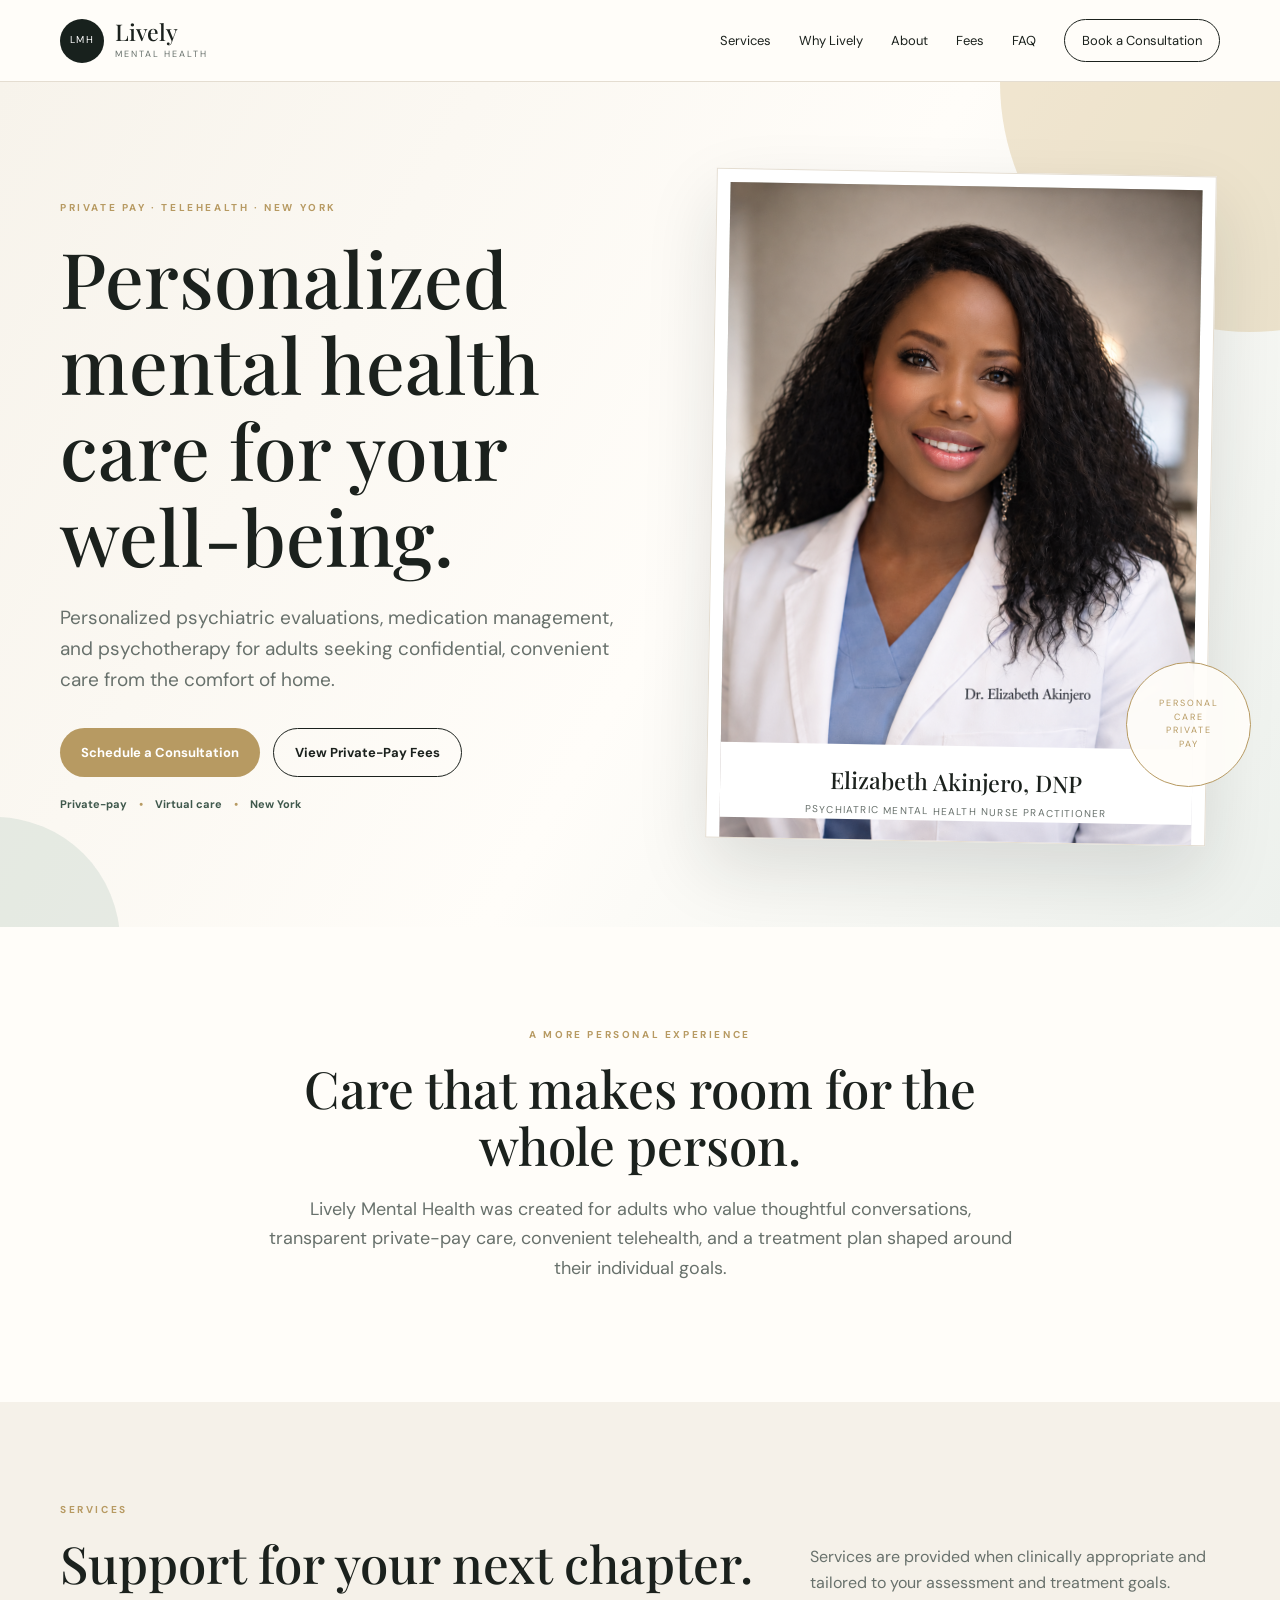
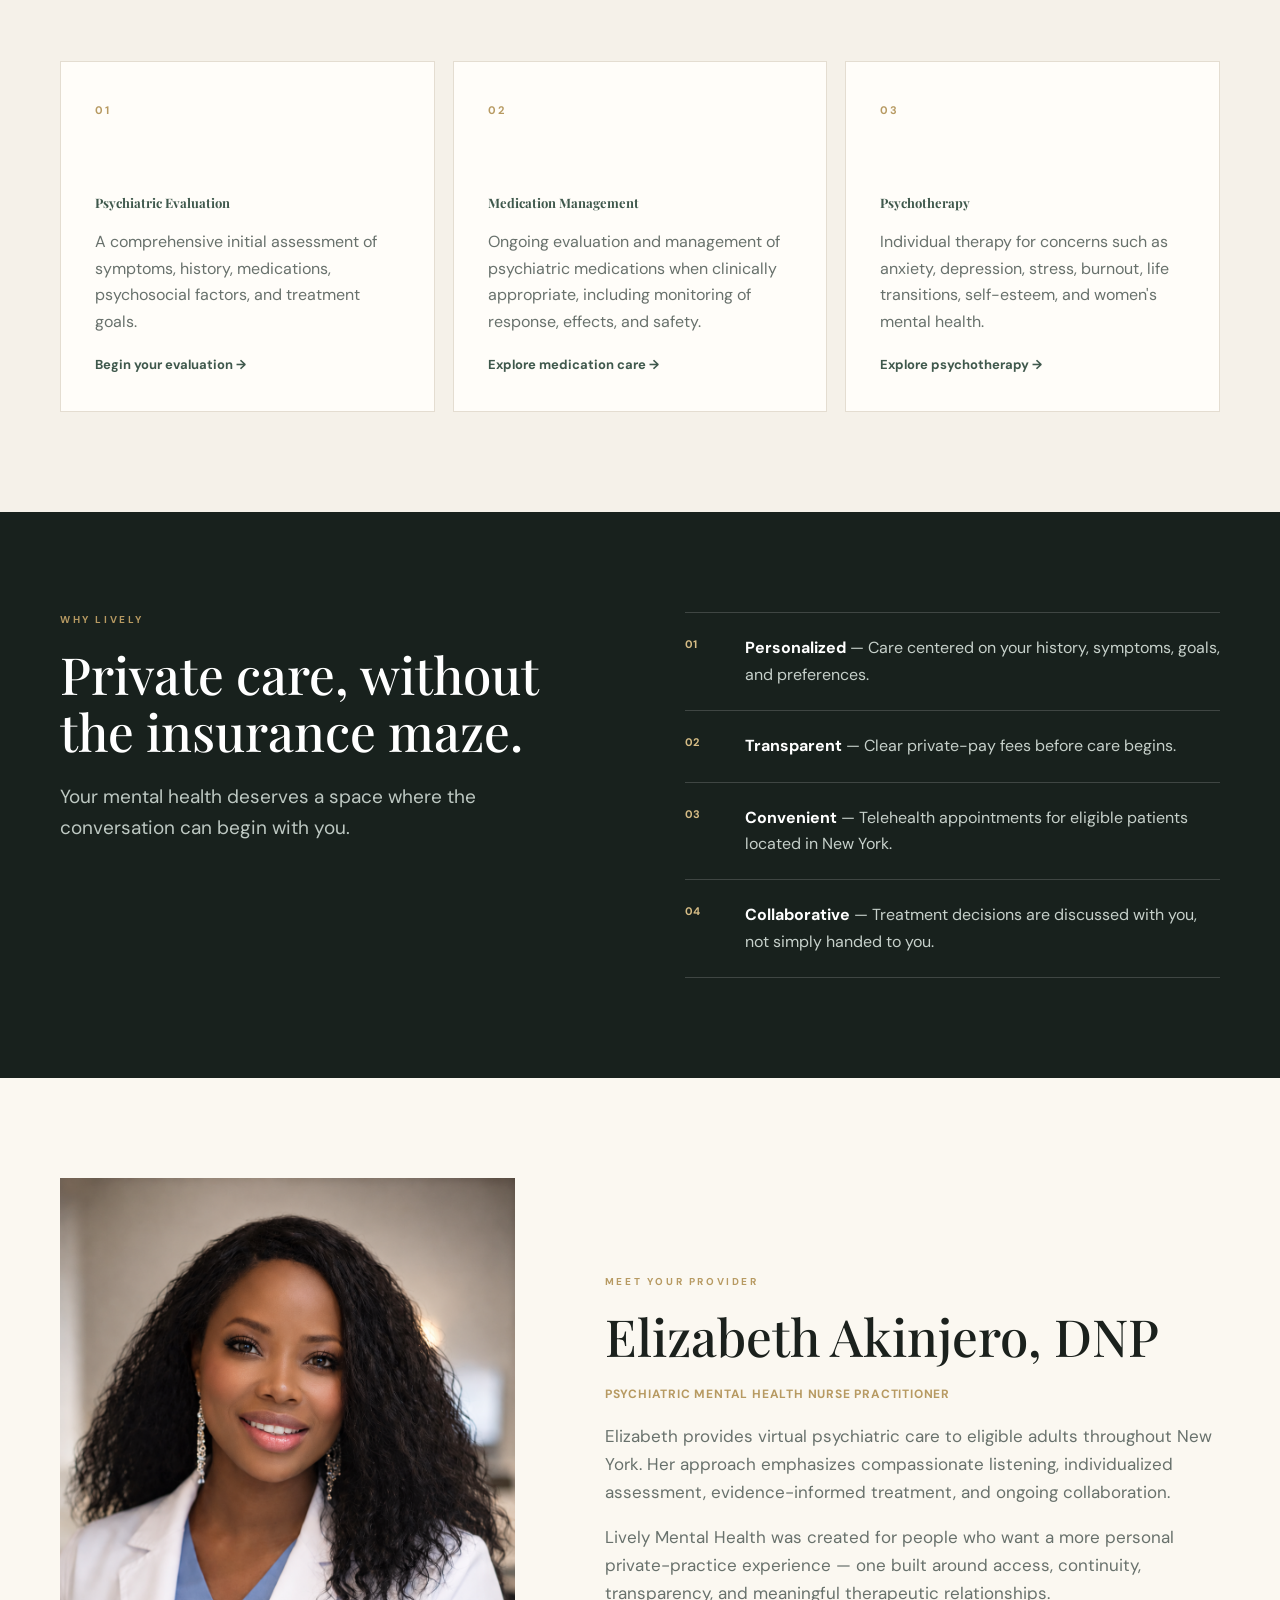
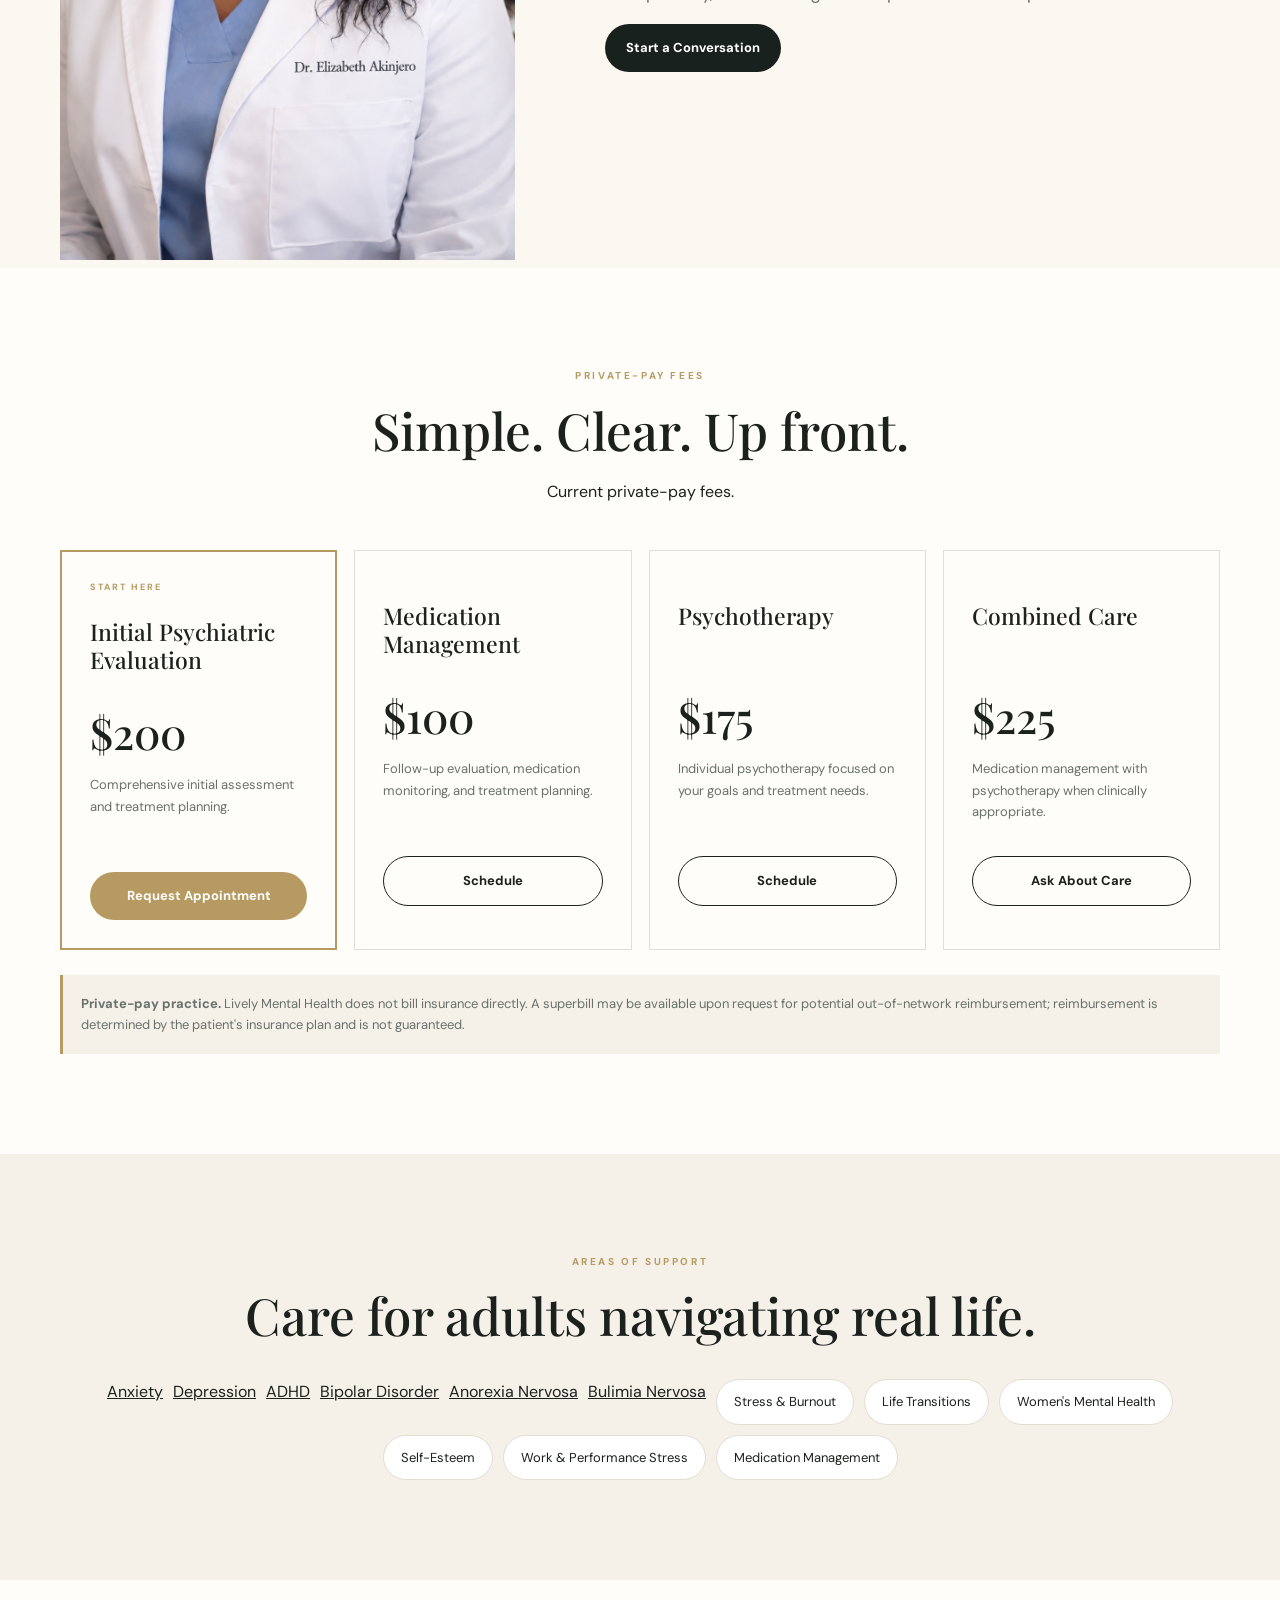
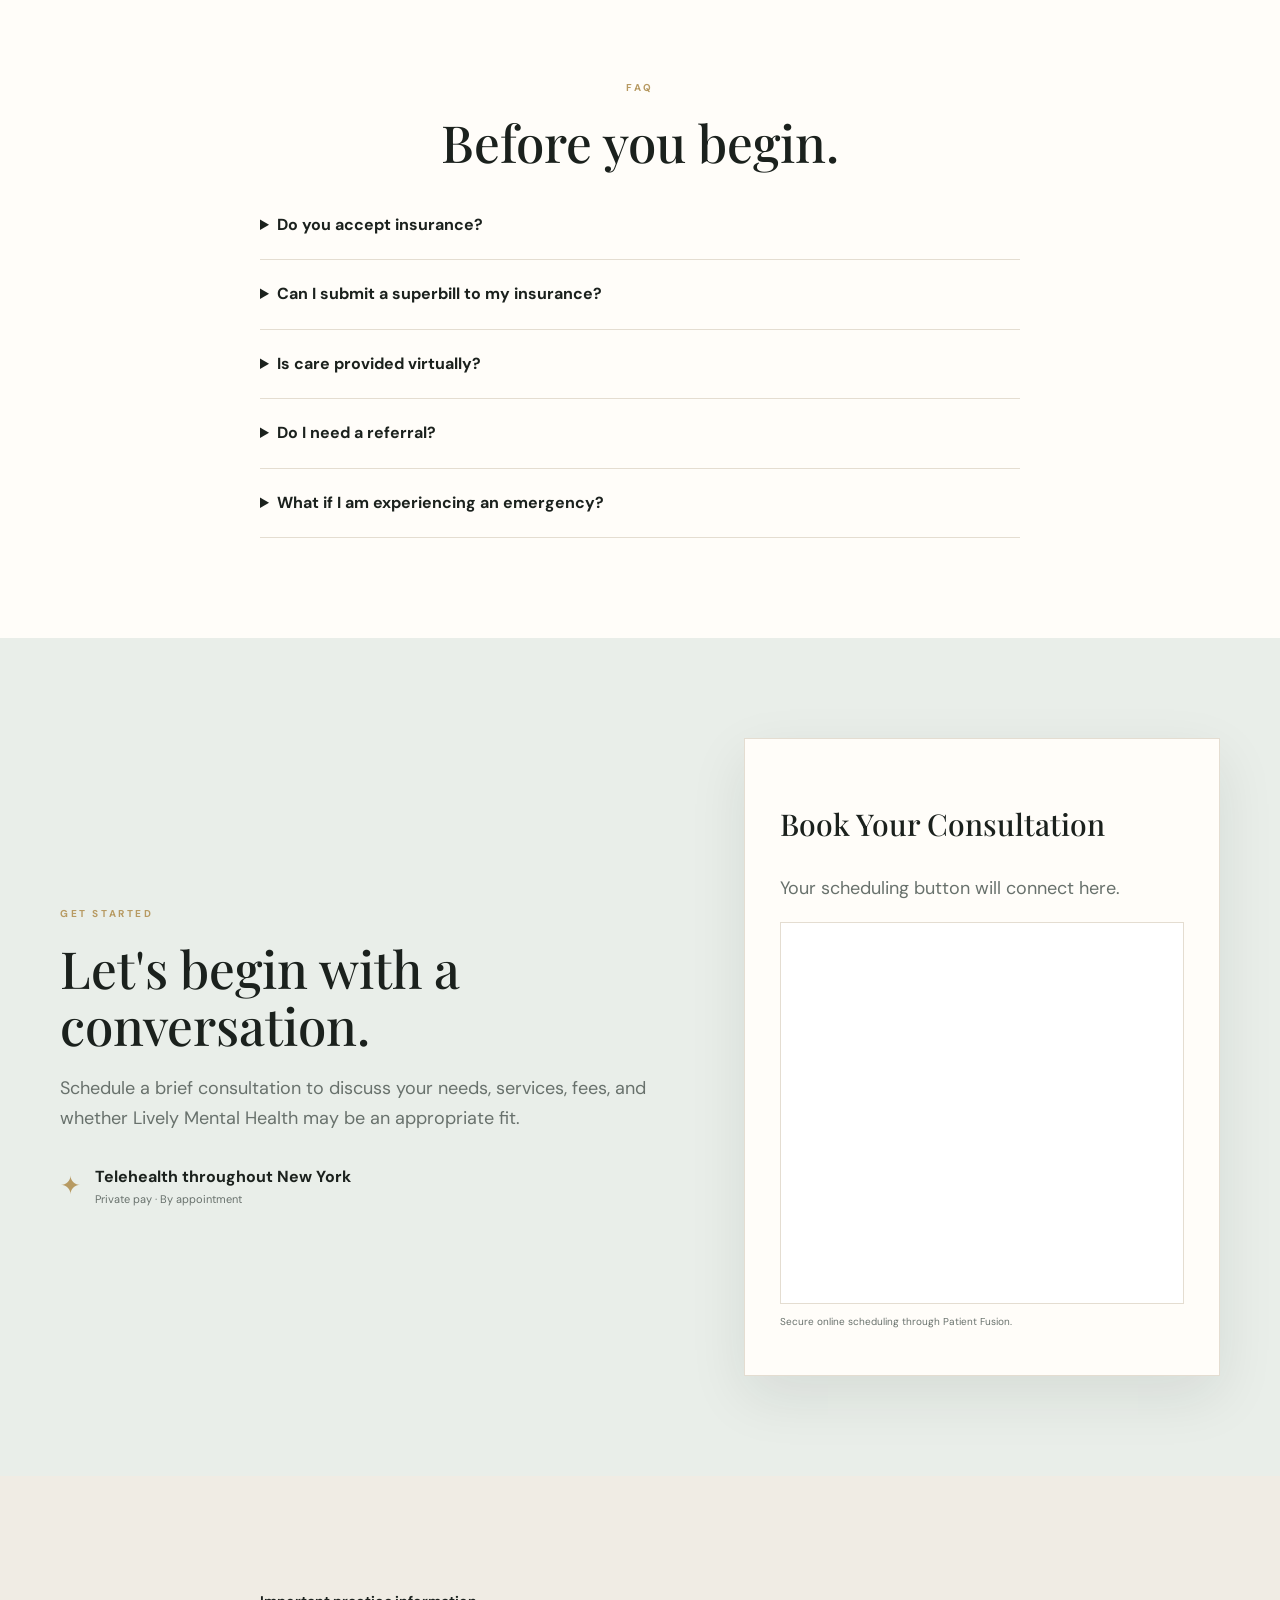
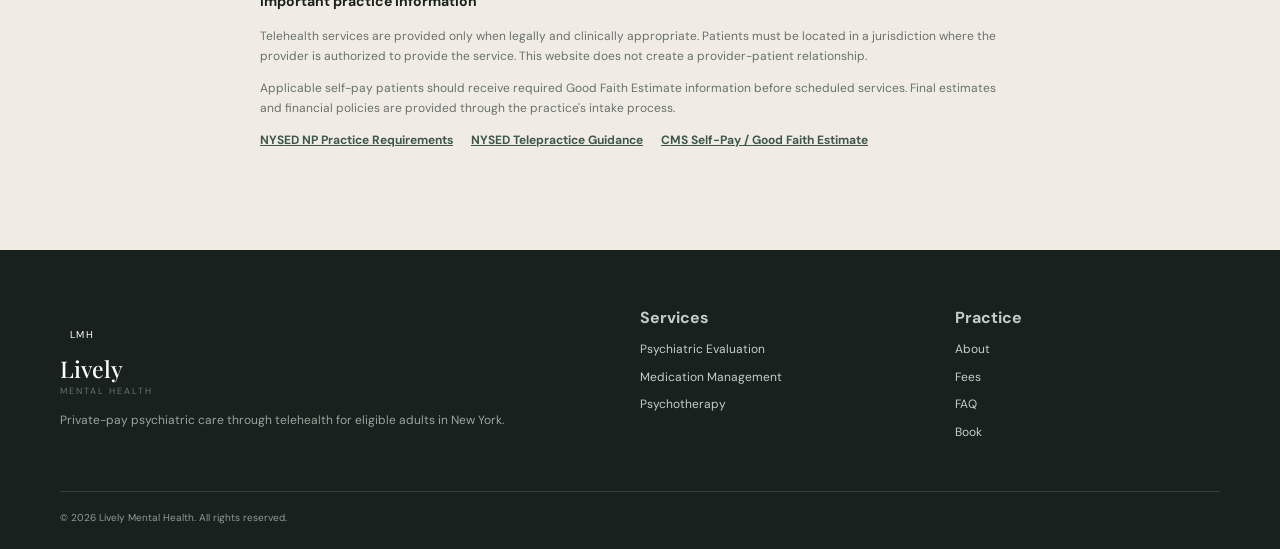
==== index.html @ 8be31673 "Add bulimia nervosa to areas of support" ====
<!DOCTYPE html>
<html lang="en">
<head>
<meta charset="UTF-8"><meta name="viewport" content="width=device-width, initial-scale=1.0">
<meta name="description" content="Lively Mental Health — private-pay telehealth psychiatric care for adults throughout New York.">
<title>Lively Mental Health | Private Psychiatric Care in New York</title>
<link rel="preconnect" href="https://fonts.googleapis.com"><link rel="preconnect" href="https://fonts.gstatic.com" crossorigin>
<link href="https://fonts.googleapis.com/css2?family=DM+Sans:wght@400;500;600;700&family=Playfair+Display:ital,wght@400;500;600&display=swap" rel="stylesheet"><link rel="stylesheet" href="styles.css">
</head>
<body>
<header class="header"><div class="container nav-wrap"><a class="logo" href="#top"><span class="logo-circle">LMH</span><span class="logo-type"><strong>Lively</strong><small>Mental Health</small></span></a><button class="menu" aria-label="Menu">☰</button><nav><a href="#services">Services</a><a href="#why">Why Lively</a><a href="#about">About</a><a href="#fees">Fees</a><a href="#faq">FAQ</a><a class="nav-book" href="#book">Book a Consultation</a></nav></div></header>
<main id="top">
<section class="hero"><div class="hero-orb orb-one"></div><div class="hero-orb orb-two"></div><div class="container hero-grid"><div class="hero-copy"><div class="eyebrow">PRIVATE PAY · TELEHEALTH · NEW YORK</div><h1>Personalized mental health care for your well-being.</h1><p class="hero-lead">Personalized psychiatric evaluations, medication management, and psychotherapy for adults seeking confidential, convenient care from the comfort of home.</p><div class="actions"><a class="btn gold" href="#book">Schedule a Consultation</a><a class="btn outline" href="#fees">View Private-Pay Fees</a></div><div class="micro-trust"><span>Private-pay</span><i>•</i><span>Virtual care</span><i>•</i><span>New York</span></div></div><div class="hero-visual"><div class="portrait-frame"><div class="portrait-placeholder"><span><img src="dr-elizabeth-akinjero.jpg.png" alt="Dr. Elizabeth Akinjero" /></span></div><div class="portrait-caption"><span>Elizabeth Akinjero, DNP</span><small>Psychiatric Mental Health Nurse Practitioner</small></div></div><div class="gold-stamp">PERSONAL<br>CARE<br>PRIVATE<br>PAY</div></div></div></section>
<section class="signature-intro"><div class="container narrow center"><div class="eyebrow">A MORE PERSONAL EXPERIENCE</div><h2>Care that makes room for the whole person.</h2><p>Lively Mental Health was created for adults who value thoughtful conversations, transparent private-pay care, convenient telehealth, and a treatment plan shaped around their individual goals.</p></div></section>
<section id="services" class="services"><div class="container"><div class="section-top"><div><div class="eyebrow">SERVICES</div><h2>Support for your next chapter.</h2></div><p>Services are provided when clinically appropriate and tailored to your assessment and treatment goals.</p></div><div class="service-grid"><article class="service"><span class="number">01</span><h3><a href="psychiatric-evaluation-new-york.html">Psychiatric Evaluation</a></h3><p>A comprehensive initial assessment of symptoms, history, medications, psychosocial factors, and treatment goals.</p><a href="#book">Begin your evaluation →</a></article><article class="service"><span class="number">02</span><h3><a href="medication-management-new-york.html">Medication Management</a></h3><p>Ongoing evaluation and management of psychiatric medications when clinically appropriate, including monitoring of response, effects, and safety.</p><a href="#book">Explore medication care →</a></article><article class="service"><span class="number">03</span><h3><a href="psychotherapy-new-york.html">Psychotherapy</a></h3><p>Individual therapy for concerns such as anxiety, depression, stress, burnout, life transitions, self-esteem, and women's mental health.</p><a href="#book">Explore psychotherapy →</a></article></div></div></section>
<section id="why" class="why"><div class="container why-grid"><div><div class="eyebrow">WHY LIVELY</div><h2>Private care, without the insurance maze.</h2><p class="lead-dark">Your mental health deserves a space where the conversation can begin with you.</p></div><div class="benefits"><div><b>01</b><span><strong>Personalized</strong> — Care centered on your history, symptoms, goals, and preferences.</span></div><div><b>02</b><span><strong>Transparent</strong> — Clear private-pay fees before care begins.</span></div><div><b>03</b><span><strong>Convenient</strong> — Telehealth appointments for eligible patients located in New York.</span></div><div><b>04</b><span><strong>Collaborative</strong> — Treatment decisions are discussed with you, not simply handed to you.</span></div></div></div></section>
<section id="about" class="about"><div class="container about-grid"><div class="about-photo"><div class="portrait-placeholder tall"><span><img src="dr-elizabeth-akinjero.jpg.png" alt="Dr. Elizabeth Akinjero" /></span></div></div><div class="about-copy"><div class="eyebrow">MEET YOUR PROVIDER</div><h2>Elizabeth Akinjero, DNP</h2><div class="credential">Psychiatric Mental Health Nurse Practitioner</div><p>Elizabeth provides virtual psychiatric care to eligible adults throughout New York. Her approach emphasizes compassionate listening, individualized assessment, evidence-informed treatment, and ongoing collaboration.</p><p>Lively Mental Health was created for people who want a more personal private-practice experience — one built around access, continuity, transparency, and meaningful therapeutic relationships.</p><a class="btn dark" href="#book">Start a Conversation</a></div></div></section>
<section id="fees" class="fees"><div class="container"><div class="center"><div class="eyebrow">PRIVATE-PAY FEES</div><h2>Simple. Clear. Up front.</h2><p class="muted">Current private-pay fees.</p></div><div class="price-grid"><article class="price featured"><small>START HERE</small><h3>Initial Psychiatric Evaluation</h3><div class="amount">$200</div><p>Comprehensive initial assessment and treatment planning.</p><a class="btn gold full" href="#book">Request Appointment</a></article><article class="price"><h3>Medication Management</h3><div class="amount">$100</div><p>Follow-up evaluation, medication monitoring, and treatment planning.</p><a class="btn outline full" href="#book">Schedule</a></article><article class="price"><h3>Psychotherapy</h3><div class="amount">$175</div><p>Individual psychotherapy focused on your goals and treatment needs.</p><a class="btn outline full" href="#book">Schedule</a></article><article class="price"><h3>Combined Care</h3><div class="amount">$225</div><p>Medication management with psychotherapy when clinically appropriate.</p><a class="btn outline full" href="#book">Ask About Care</a></article></div><div class="fee-box"><strong>Private-pay practice.</strong> Lively Mental Health does not bill insurance directly. A superbill may be available upon request for potential out-of-network reimbursement; reimbursement is determined by the patient's insurance plan and is not guaranteed.</div></div></section>
<section class="focus"><div class="container center"><div class="eyebrow">AREAS OF SUPPORT</div><h2>Care for adults navigating real life.</h2><div class="pills"><a href="anxiety-treatment-new-york.html">Anxiety</a><a href="depression-treatment-new-york.html">Depression</a><a href="adhd-treatment-new-york.html">ADHD</a><a href="bipolar-disorder-treatment-new-york.html">Bipolar Disorder</a><a href="anorexia-treatment-new-york.html">Anorexia Nervosa</a><a href="bulimia-treatment-new-york.html">Bulimia Nervosa</a><span>Stress &amp; Burnout</span><span>Life Transitions</span><span>Women's Mental Health</span><span>Self-Esteem</span><span>Work & Performance Stress</span><span>Medication Management</span></div></div></section>
<section id="faq" class="faq"><div class="container narrow"><div class="center"><div class="eyebrow">FAQ</div><h2>Before you begin.</h2></div><details><summary>Do you accept insurance?</summary><p>No. Lively Mental Health is a private-pay practice and does not bill insurance directly.</p></details><details><summary>Can I submit a superbill to my insurance?</summary><p>You may request a superbill for possible out-of-network reimbursement. Your insurance plan determines eligibility and reimbursement; reimbursement is not guaranteed.</p></details><details><summary>Is care provided virtually?</summary><p>Yes. Telehealth services are available for eligible patients located in New York, subject to clinical and legal requirements.</p></details><details><summary>Do I need a referral?</summary><p>No referral is required by the practice. Clinical appropriateness and intake requirements still apply.</p></details><details><summary>What if I am experiencing an emergency?</summary><p>Lively Mental Health is not an emergency service. If you are in immediate danger or believe you may harm yourself or someone else, call 911 or go to the nearest emergency department. You may also call or text 988 in the U.S.</p></details></div></section>
<section id="book" class="book"><div class="container book-grid"><div><div class="eyebrow">GET STARTED</div><h2>Let's begin with a conversation.</h2><p>Schedule a brief consultation to discuss your needs, services, fees, and whether Lively Mental Health may be an appropriate fit.</p><div class="contact-card"><span>✦</span><div><strong>Telehealth throughout New York</strong><small>Private pay · By appointment</small></div></div></div><div class="book-card"><h3>Book Your Consultation</h3><p class="muted">Your scheduling button will connect here.</p><div class="booking-embed"><iframe title="Book online appointments with NIKE AKINJERO | Patient Fusion" height="380" width="1190" frameborder="0" src="https://www.patientfusion.com/external/appointment/5c040939-0fbe-45f3-bfd0-f44b339d9855?origin=doctor"></iframe></div><p class="tiny">Secure online scheduling through Patient Fusion.</p></div></div></section>
<section class="legal"><div class="container narrow"><h3>Important practice information</h3><p>Telehealth services are provided only when legally and clinically appropriate. Patients must be located in a jurisdiction where the provider is authorized to provide the service. This website does not create a provider-patient relationship.</p><p>Applicable self-pay patients should receive required Good Faith Estimate information before scheduled services. Final estimates and financial policies are provided through the practice's intake process.</p><div class="legal-links"><a href="https://www.op.nysed.gov/professions/nurse-practitioners/professional-practice/practice-requirements" target="_blank">NYSED NP Practice Requirements</a><a href="https://www.op.nysed.gov/telepractice-guidance" target="_blank">NYSED Telepractice Guidance</a><a href="https://www.cms.gov/initiatives/your-patient-rights/medical-bill-rights/know-your-medical-bill-rights/know-your-medical-bill-rights-when-not-using-insurance" target="_blank">CMS Self-Pay / Good Faith Estimate</a></div></div></section>
</main>
<footer><div class="container footer-grid"><div><a class="logo footer-logo" href="#top"><span class="logo-circle">LMH</span><span class="logo-type"><strong>Lively</strong><small>Mental Health</small></span></a><p>Private-pay psychiatric care through telehealth for eligible adults in New York.</p></div><div><strong>Services</strong><a href="psychiatric-evaluation-new-york.html">Psychiatric Evaluation</a><a href="medication-management-new-york.html">Medication Management</a><a href="psychotherapy-new-york.html">Psychotherapy</a></div><div><strong>Practice</strong><a href="#about">About</a><a href="#fees">Fees</a><a href="#faq">FAQ</a><a href="#book">Book</a></div></div><div class="container copyright">© <span id="year"></span> Lively Mental Health. All rights reserved.</div></footer><script src="script.js"></script>
</body></html>
---- styles.css ----
body{margin:0;background:#fffdf9;color:#1b211d;font-family:"DM Sans",sans-serif;line-height:1.65}*{box-sizing:border-box}html{scroll-behavior:smooth}a{color:inherit}.container{width:min(1160px,92%);margin:auto}.narrow{width:min(760px,92%);margin:auto}.center{text-align:center}.header{height:82px;position:sticky;top:0;z-index:20;background:rgba(255,253,249,.95);backdrop-filter:blur(14px);border-bottom:1px solid #e4ddd1}.nav-wrap{height:100%;display:flex;align-items:center;justify-content:space-between}.logo{display:flex;align-items:center;gap:11px;text-decoration:none}.logo-circle{width:44px;height:44px;border-radius:50%;display:grid;place-items:center;background:#18211d;color:#fff;font-size:10px;letter-spacing:1.5px}.logo-type strong{display:block;font:500 23px/1 "Playfair Display",serif}.logo-type small{display:block;color:#68716c;font-size:9px;letter-spacing:2px;text-transform:uppercase;margin-top:4px}nav{display:flex;align-items:center;gap:28px;font-size:13px}nav a{text-decoration:none}.nav-book{border:1px solid #1b211d;border-radius:999px;padding:10px 17px}.menu{display:none;background:none;border:0;font-size:25px}.hero{position:relative;overflow:hidden;background:linear-gradient(120deg,#f7f3eb,#fffdf9 55%,#edf1ed);padding:90px 0 85px}.hero-grid{display:grid;grid-template-columns:1.05fr .95fr;align-items:center;gap:70px}.hero-orb{position:absolute;border-radius:50%;opacity:.45}.orb-one{width:500px;height:500px;right:-220px;top:-250px;background:#ddc79b}.orb-two{width:250px;height:250px;left:-130px;bottom:-140px;background:#cbd7ce}.hero-copy,.hero-visual{position:relative}.eyebrow{font-size:10px;font-weight:700;letter-spacing:2.6px;color:#b79a62;margin-bottom:17px}.hero h1,h2{font-family:"Playfair Display",serif;font-weight:500;line-height:1.12}.hero h1{font-size:clamp(50px,6vw,78px);margin:0 0 24px}.hero-lead{font-size:19px;color:#68716c}.actions{display:flex;gap:13px;flex-wrap:wrap;margin:32px 0 18px}.btn{display:inline-flex;align-items:center;justify-content:center;border-radius:999px;padding:13px 21px;text-decoration:none;font-weight:700;font-size:13px}.gold{background:#b79a62;color:#fff}.outline{border:1px solid #1b211d}.dark{background:#18211d;color:#fff}.full{width:100%}.micro-trust{display:flex;gap:12px;color:#3f584c;font-size:11px;font-weight:700}.micro-trust i{font-style:normal;color:#b79a62}.hero-visual{max-width:500px;margin:auto}.portrait-frame{padding:13px 13px 20px;background:#fff;border:1px solid #e4ddd1;box-shadow:0 30px 70px rgba(24,33,29,.13);transform:rotate(1deg);overflow:hidden}.portrait-placeholder{height:560px;background:linear-gradient(145deg,#d8ded8,#a7b6aa 55%,#64796d);display:grid;place-items:center;color:#fff;text-align:center;font:500 28px/1.25 "Playfair Display",serif;letter-spacing:2px}.portrait-caption{padding:22px 12px 2px;background:#fff;text-align:center;position:relative;z-index:2}.portrait-caption span{display:block;font:500 23px/1.2 "Playfair Display",serif;margin-bottom:8px}.portrait-caption small{display:block;color:#68716c;font-size:10px;line-height:1.5;letter-spacing:1.2px;text-transform:uppercase;max-width:360px;margin:0 auto}.gold-stamp{position:absolute;right:-40px;bottom:55px;width:125px;height:125px;border:1px solid #b79a62;border-radius:50%;background:rgba(255,253,249,.93);display:grid;place-items:center;text-align:center;color:#b79a62;font-size:9px;line-height:1.5;letter-spacing:2px}.hero~section,section{padding:100px 0}.signature-intro{background:#fffdf9}h2{font-size:clamp(38px,4vw,55px);margin:0 0 20px}.signature-intro p{font-size:18px;color:#68716c}.services{background:#f5f1e9}.section-top{display:flex;justify-content:space-between;gap:50px;align-items:end;margin-bottom:48px}.section-top>p{max-width:410px;color:#68716c}.service-grid{display:grid;grid-template-columns:repeat(3,1fr);gap:18px}.service{background:#fffdf9;border:1px solid #e4ddd1;padding:34px;min-height:350px}.service .number{color:#b79a62;font-size:11px;font-weight:700;letter-spacing:2px}.service h3{font:500 29px/1.15 "Playfair Display",serif;margin:58px 0 15px}.service p{color:#68716c;min-height:100px}.service a{font-weight:700;text-decoration:none;color:#3f584c;font-size:13px}.why{background:#18211d;color:#fff}.why-grid{display:grid;grid-template-columns:1fr 1fr;gap:90px}.why h2{color:#fff}.lead-dark{color:#bdc8c2;font-size:19px}.benefits{border-top:1px solid rgba(255,255,255,.17)}.benefits div{display:grid;grid-template-columns:45px 1fr;gap:15px;padding:22px 0;border-bottom:1px solid rgba(255,255,255,.17);color:#c6d0ca}.benefits b{color:#d7bd86;font-size:11px}.benefits strong{color:#fff}.about{background:#fbf8f1}.about-grid{display:grid;grid-template-columns:.85fr 1.15fr;gap:90px;align-items:center}.about-photo{max-width:470px}.tall{height:590px}.credential{color:#b79a62;font-weight:700;font-size:12px;letter-spacing:.8px;text-transform:uppercase}.about-copy p{color:#68716c;font-size:17px}.price-grid{display:grid;grid-template-columns:repeat(4,1fr);gap:17px;margin-top:45px}.price{border:1px solid #e4ddd1;padding:28px;display:flex;flex-direction:column}.featured{border:2px solid #b79a62}.price small{color:#b79a62;font-size:9px;font-weight:700;letter-spacing:2px}.price h3{font:500 23px/1.2 "Playfair Display",serif;min-height:62px}.amount{font:500 43px "Playfair Display",serif}.price p{color:#68716c;min-height:85px;font-size:13px}.fee-box{margin-top:25px;background:#f5f1e9;border-left:3px solid #b79a62;padding:18px;color:#68716c;font-size:13px}.focus{background:#f5f1e9}.pills{display:flex;flex-wrap:wrap;justify-content:center;gap:10px;margin-top:35px}.pills span{border:1px solid #e4ddd1;background:#fff;padding:11px 17px;border-radius:999px;font-size:13px}.faq{background:#fffdf9}details{border-bottom:1px solid #e4ddd1;padding:21px 0}summary{font-weight:700;cursor:pointer}details p{color:#68716c}.book{background:#e9eee9}.book-grid{display:grid;grid-template-columns:1fr .8fr;gap:90px;align-items:center}.book p{font-size:18px;color:#68716c}.contact-card{display:flex;align-items:center;gap:14px;margin-top:30px}.contact-card>span{color:#b79a62;font-size:25px}.contact-card small{display:block;color:#68716c;font-size:11px}.book-card{background:#fffdf9;border:1px solid #e4ddd1;padding:35px;box-shadow:0 20px 55px rgba(24,33,29,.09)}.book-card h3{font:500 30px "Playfair Display",serif}.tiny{font-size:10px!important}.legal{padding:55px 0;background:#f0ece4;color:#68716c;font-size:12px}.legal h3{color:#1b211d}.legal-links{display:flex;flex-wrap:wrap;gap:18px}.legal-links a{color:#3f584c;font-weight:700}footer{background:#18211d;color:#c4cec8;padding:55px 0 22px}.footer-grid{display:grid;grid-template-columns:2fr 1fr 1fr;gap:50px}.footer-logo .logo-type strong{color:#fff}.footer-grid p{color:#98a69e;font-size:12px}.footer-grid>div>a{display:block;text-decoration:none;color:#c4cec8;font-size:12px;margin:8px 0}.copyright{border-top:1px solid rgba(255,255,255,.12);margin-top:40px;padding-top:18px;color:#8e9c95;font-size:10px}@media(max-width:900px){nav{display:none}.menu{display:block}.hero-grid,.why-grid,.about-grid,.book-grid{grid-template-columns:1fr;gap:45px}.service-grid,.price-grid{grid-template-columns:1fr 1fr}.section-top{display:block}.gold-stamp{right:0}}@media(max-width:620px){section{padding:72px 0}.hero{padding:65px 0}.hero h1{font-size:47px}.portrait-placeholder{height:430px}.service-grid,.price-grid,.footer-grid{grid-template-columns:1fr}.micro-trust{display:grid}.gold-stamp{width:100px;height:100px}.book-grid{gap:35px}}.portrait-placeholder img{width:100%;height:100%;object-fit:cover;object-position:center top;display:block}.booking-embed{width:100%;overflow:hidden;background:#fff;border:1px solid #e4ddd1}.booking-embed iframe{display:block;width:100%;max-width:1190px;min-height:380px;border:0}.book-card{width:100%}
.seo-hero{background:linear-gradient(120deg,#f7f3eb,#fffdf9 55%,#edf1ed);padding:95px 0 85px;border-bottom:1px solid #e4ddd1}.seo-hero h1{font:500 clamp(45px,5.5vw,70px)/1.12 "Playfair Display",serif;margin:0 0 24px;max-width:950px}.seo-lead{font-size:20px;color:#68716c;max-width:760px;margin:0 0 30px}.seo-content{background:#fffdf9}.seo-layout{display:grid;grid-template-columns:minmax(0,1fr) 310px;gap:75px;align-items:start}.seo-content article h2{font:500 34px/1.2 "Playfair Display",serif;margin:0 0 14px;padding-top:12px}.seo-content article h2:not(:first-child){margin-top:48px}.seo-content article p{font-size:17px;color:#68716c}.seo-content article a{color:#3f584c;font-weight:700}.seo-aside{position:sticky;top:105px}.seo-aside>div{background:#f5f1e9;border:1px solid #e4ddd1;padding:28px;box-shadow:0 18px 45px rgba(24,33,29,.08)}.seo-aside strong{display:block;font:500 25px/1.2 "Playfair Display",serif;margin-bottom:12px}.seo-aside p,.seo-aside small{display:block;color:#68716c;font-size:13px;margin:0 0 20px}.seo-price{display:block;font:500 42px "Playfair Display",serif;color:#1b211d!important;margin:8px 0}.copyright-only{border-top:0!important;margin-top:0!important;padding-top:0!important;color:#8e9c95;font-size:10px} 
@media(max-width:900px){.seo-layout{grid-template-columns:1fr;gap:35px}.seo-aside{position:static}.seo-content article h2:not(:first-child){margin-top:38px}}
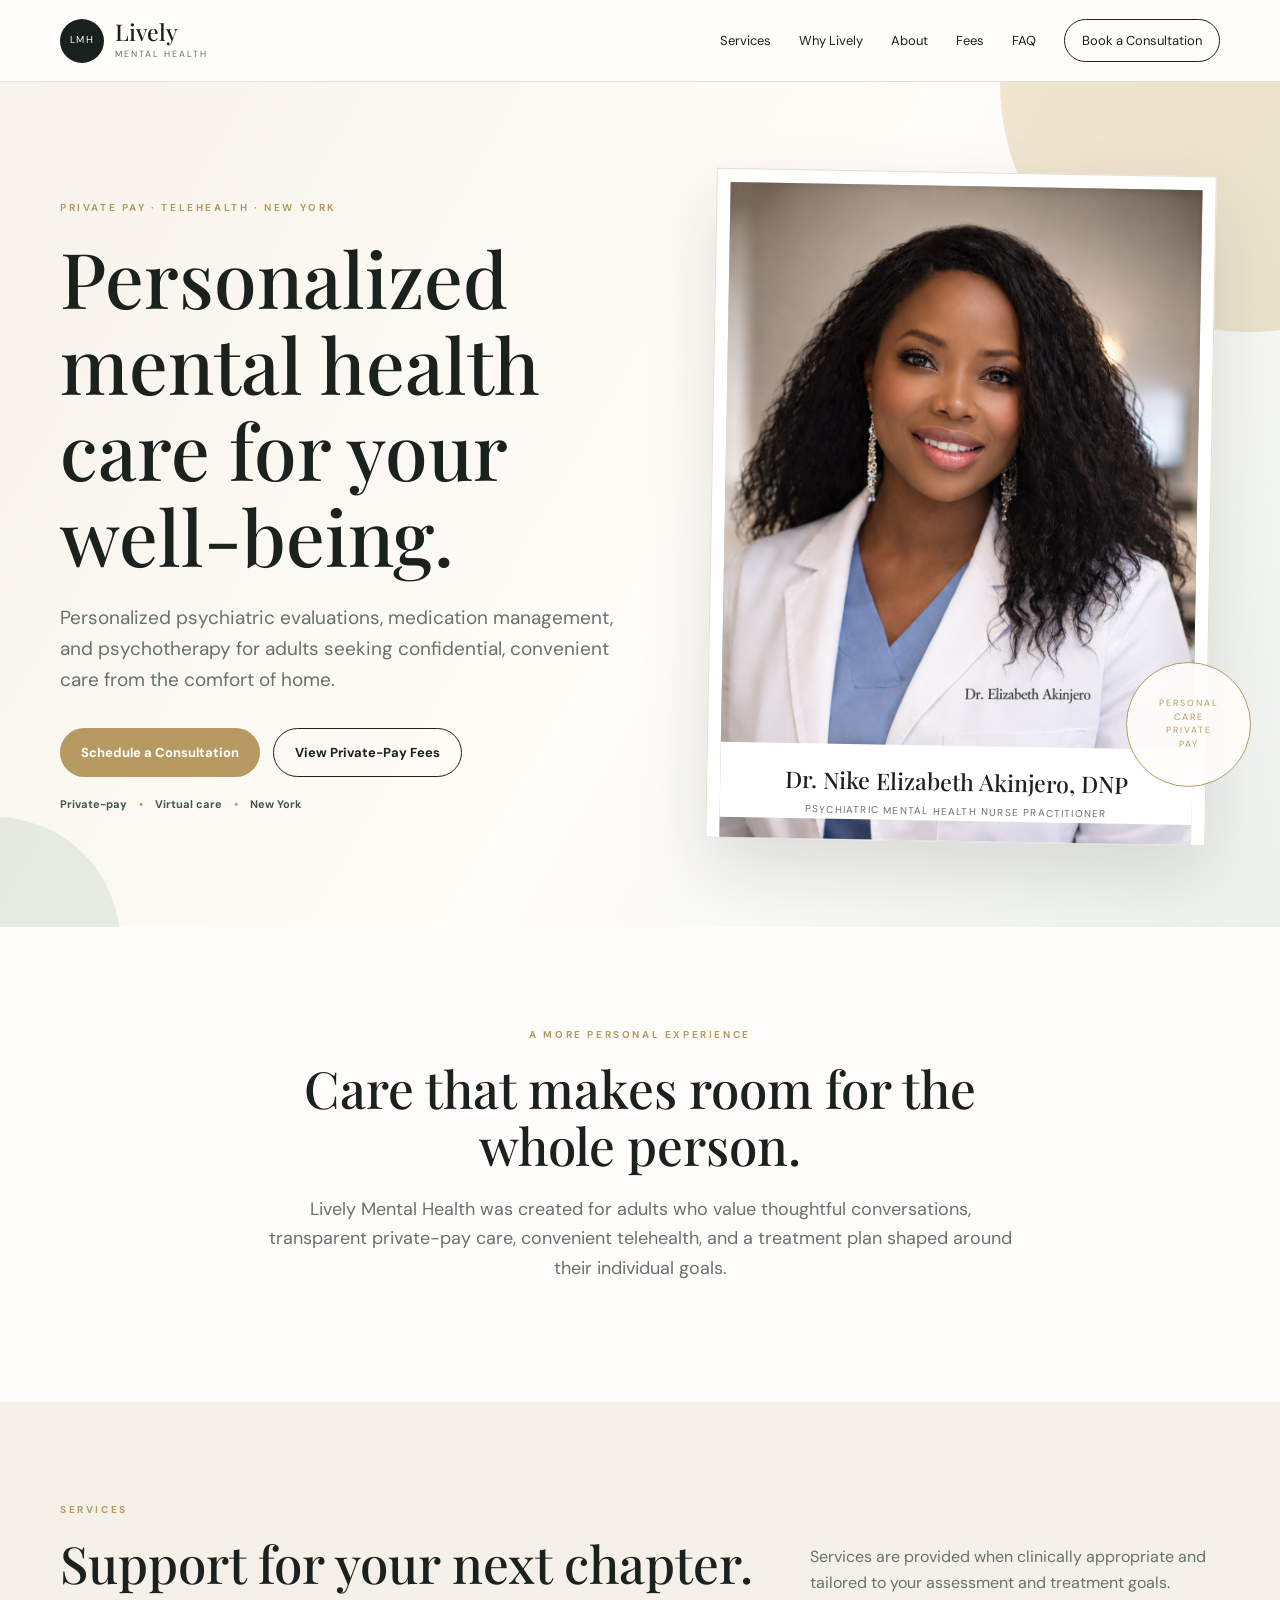
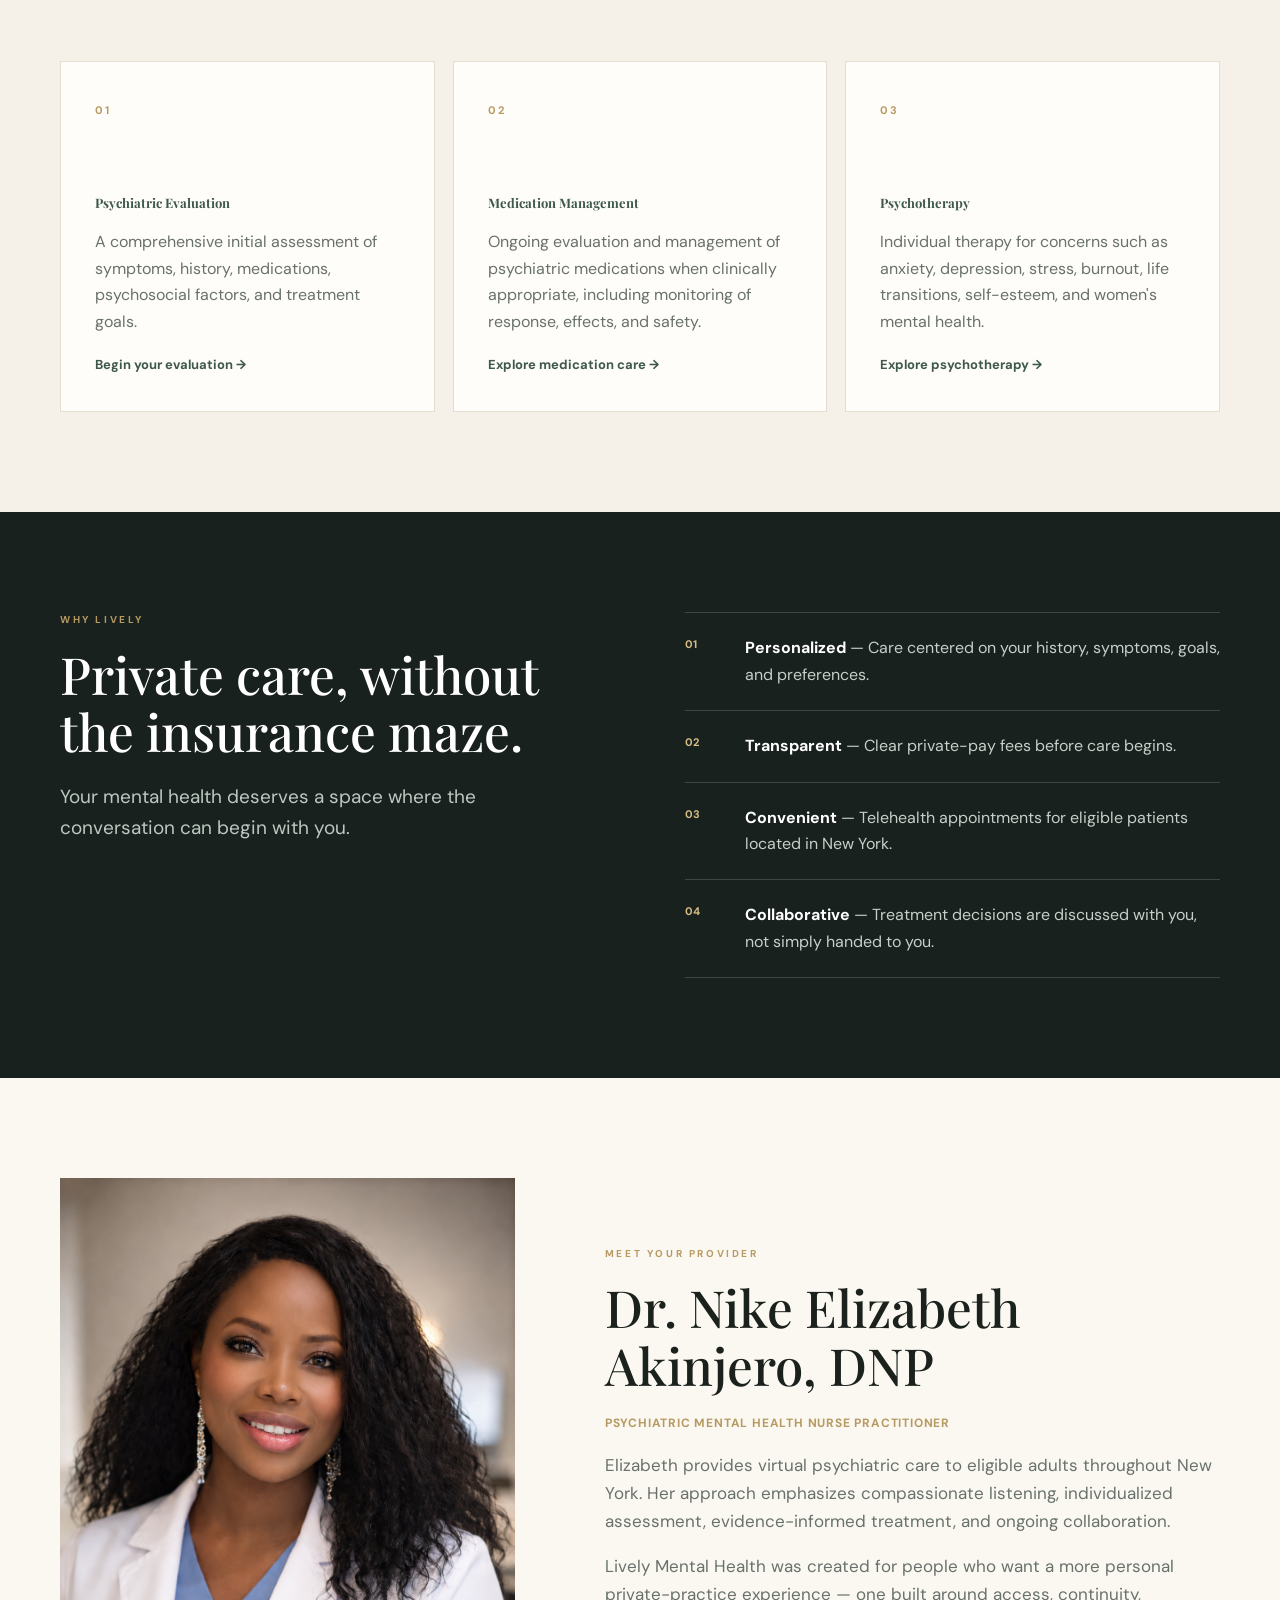
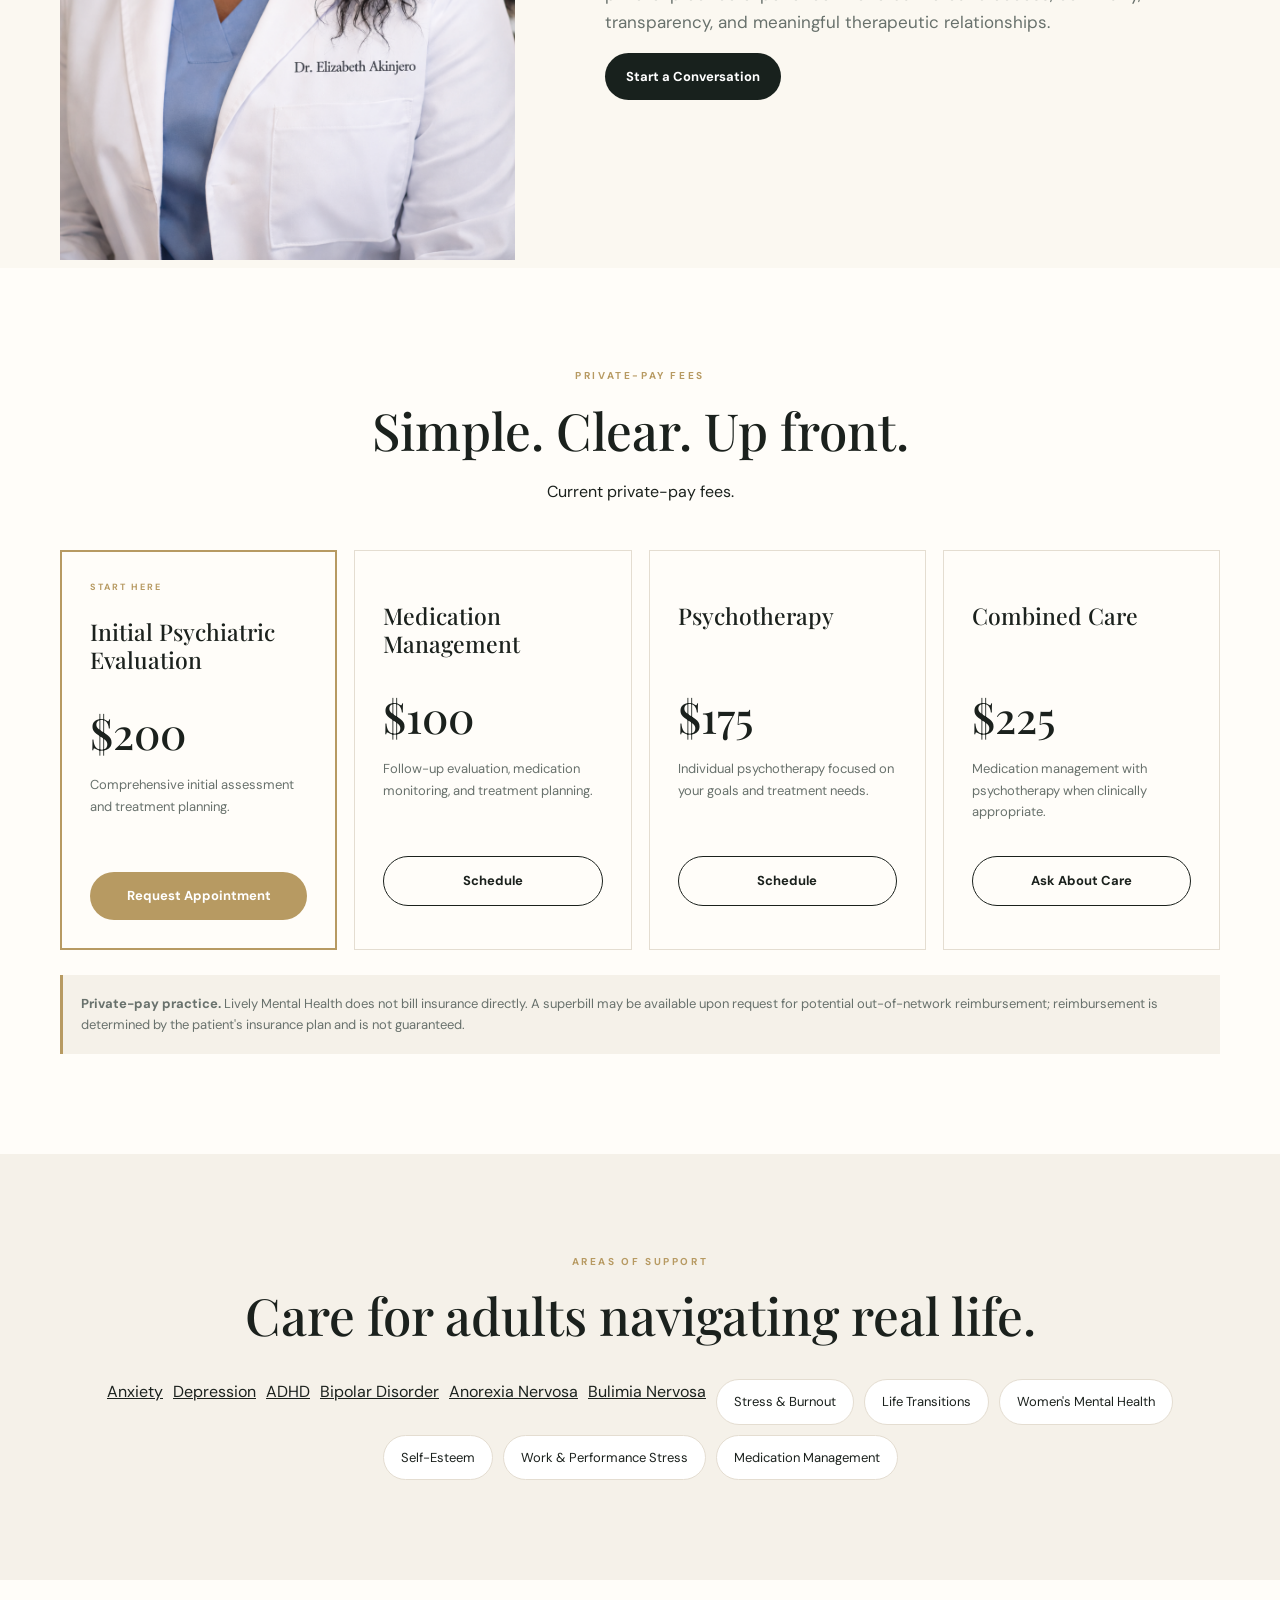
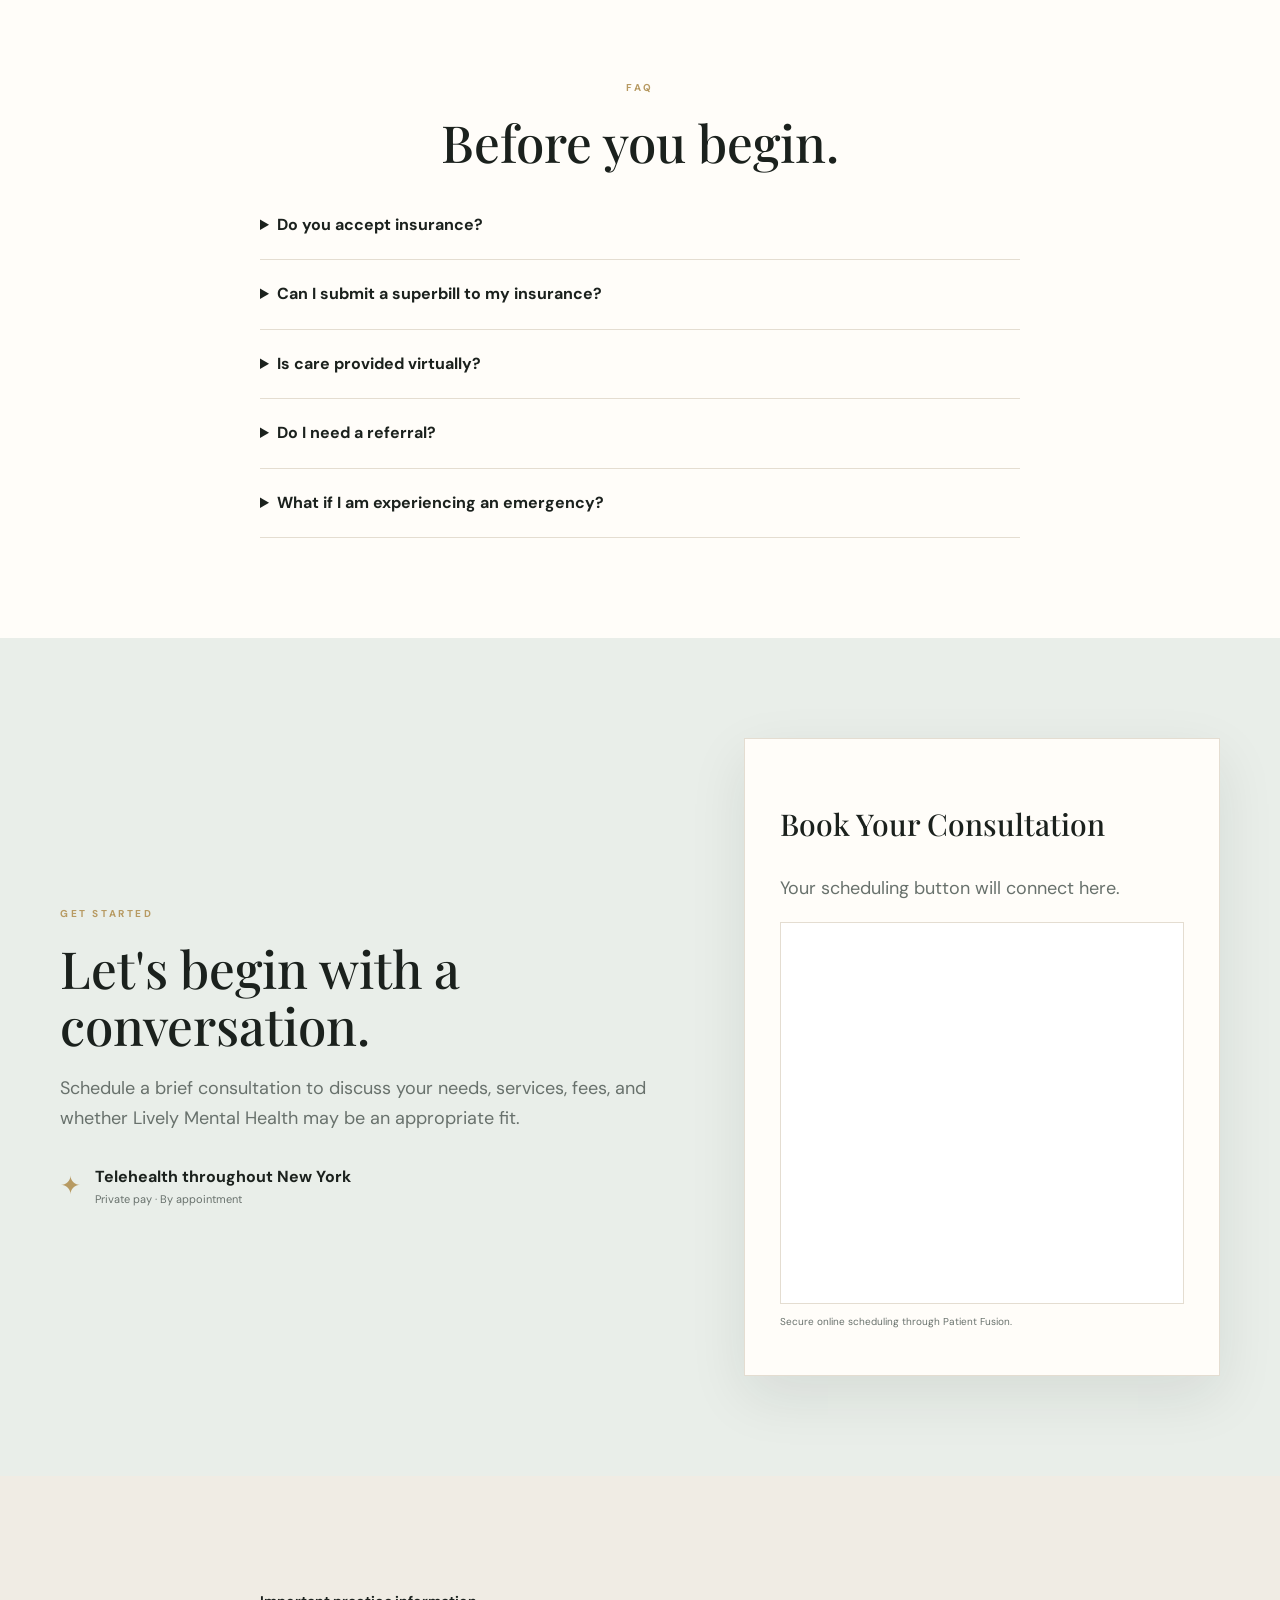
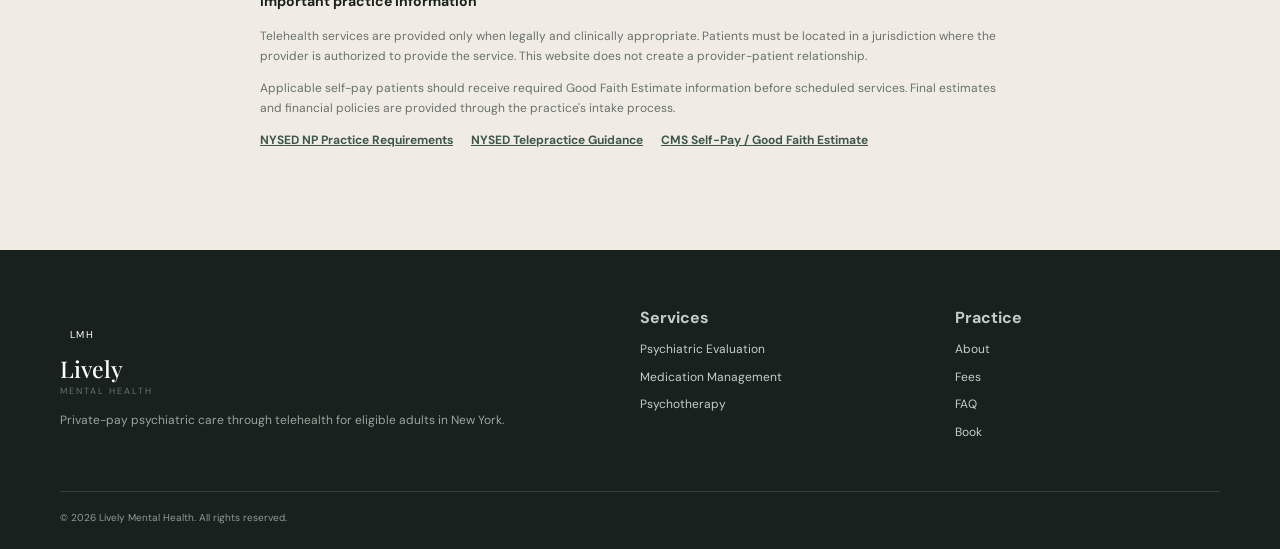
==== commit 4ef89c8d: "Update provider name to Dr. Nike Elizabeth Akinjero" ====
--- a/index.html
+++ b/index.html
@@ -4,17 +4,37 @@
 <meta charset="UTF-8"><meta name="viewport" content="width=device-width, initial-scale=1.0">
 <meta name="description" content="Lively Mental Health — private-pay telehealth psychiatric care for adults throughout New York.">
 <title>Lively Mental Health | Private Psychiatric Care in New York</title>
+<link rel="canonical" href="https://livelymentalhealth.org/">
 <link rel="preconnect" href="https://fonts.googleapis.com"><link rel="preconnect" href="https://fonts.gstatic.com" crossorigin>
 <link href="https://fonts.googleapis.com/css2?family=DM+Sans:wght@400;500;600;700&family=Playfair+Display:ital,wght@400;500;600&display=swap" rel="stylesheet"><link rel="stylesheet" href="styles.css">
+<script type="application/ld+json">
+{
+  "@context":"https://schema.org",
+  "@type":"MedicalBusiness",
+  "name":"Lively Mental Health",
+  "url":"https://livelymentalhealth.org/",
+  "description":"Private-pay telehealth psychiatric care for eligible adults located in New York.",
+  "provider":{
+    "@type":"Person",
+    "name":"Dr. Nike Elizabeth Akinjero, DNP",
+    "jobTitle":"Psychiatric Mental Health Nurse Practitioner"
+  },
+  "areaServed":{
+    "@type":"State",
+    "name":"New York"
+  },
+  "medicalSpecialty":"Psychiatry"
+}
+</script>
 </head>
 <body>
 <header class="header"><div class="container nav-wrap"><a class="logo" href="#top"><span class="logo-circle">LMH</span><span class="logo-type"><strong>Lively</strong><small>Mental Health</small></span></a><button class="menu" aria-label="Menu">☰</button><nav><a href="#services">Services</a><a href="#why">Why Lively</a><a href="#about">About</a><a href="#fees">Fees</a><a href="#faq">FAQ</a><a class="nav-book" href="#book">Book a Consultation</a></nav></div></header>
 <main id="top">
-<section class="hero"><div class="hero-orb orb-one"></div><div class="hero-orb orb-two"></div><div class="container hero-grid"><div class="hero-copy"><div class="eyebrow">PRIVATE PAY · TELEHEALTH · NEW YORK</div><h1>Personalized mental health care for your well-being.</h1><p class="hero-lead">Personalized psychiatric evaluations, medication management, and psychotherapy for adults seeking confidential, convenient care from the comfort of home.</p><div class="actions"><a class="btn gold" href="#book">Schedule a Consultation</a><a class="btn outline" href="#fees">View Private-Pay Fees</a></div><div class="micro-trust"><span>Private-pay</span><i>•</i><span>Virtual care</span><i>•</i><span>New York</span></div></div><div class="hero-visual"><div class="portrait-frame"><div class="portrait-placeholder"><span><img src="dr-elizabeth-akinjero.jpg.png" alt="Dr. Elizabeth Akinjero" /></span></div><div class="portrait-caption"><span>Elizabeth Akinjero, DNP</span><small>Psychiatric Mental Health Nurse Practitioner</small></div></div><div class="gold-stamp">PERSONAL<br>CARE<br>PRIVATE<br>PAY</div></div></div></section>
+<section class="hero"><div class="hero-orb orb-one"></div><div class="hero-orb orb-two"></div><div class="container hero-grid"><div class="hero-copy"><div class="eyebrow">PRIVATE PAY · TELEHEALTH · NEW YORK</div><h1>Personalized mental health care for your well-being.</h1><p class="hero-lead">Personalized psychiatric evaluations, medication management, and psychotherapy for adults seeking confidential, convenient care from the comfort of home.</p><div class="actions"><a class="btn gold" href="#book">Schedule a Consultation</a><a class="btn outline" href="#fees">View Private-Pay Fees</a></div><div class="micro-trust"><span>Private-pay</span><i>•</i><span>Virtual care</span><i>•</i><span>New York</span></div></div><div class="hero-visual"><div class="portrait-frame"><div class="portrait-placeholder"><span><img src="dr-elizabeth-akinjero.jpg.png" alt="Dr. Nike Elizabeth Akinjero" /></span></div><div class="portrait-caption"><span>Dr. Nike Elizabeth Akinjero, DNP</span><small>Psychiatric Mental Health Nurse Practitioner</small></div></div><div class="gold-stamp">PERSONAL<br>CARE<br>PRIVATE<br>PAY</div></div></div></section>
 <section class="signature-intro"><div class="container narrow center"><div class="eyebrow">A MORE PERSONAL EXPERIENCE</div><h2>Care that makes room for the whole person.</h2><p>Lively Mental Health was created for adults who value thoughtful conversations, transparent private-pay care, convenient telehealth, and a treatment plan shaped around their individual goals.</p></div></section>
 <section id="services" class="services"><div class="container"><div class="section-top"><div><div class="eyebrow">SERVICES</div><h2>Support for your next chapter.</h2></div><p>Services are provided when clinically appropriate and tailored to your assessment and treatment goals.</p></div><div class="service-grid"><article class="service"><span class="number">01</span><h3><a href="psychiatric-evaluation-new-york.html">Psychiatric Evaluation</a></h3><p>A comprehensive initial assessment of symptoms, history, medications, psychosocial factors, and treatment goals.</p><a href="#book">Begin your evaluation →</a></article><article class="service"><span class="number">02</span><h3><a href="medication-management-new-york.html">Medication Management</a></h3><p>Ongoing evaluation and management of psychiatric medications when clinically appropriate, including monitoring of response, effects, and safety.</p><a href="#book">Explore medication care →</a></article><article class="service"><span class="number">03</span><h3><a href="psychotherapy-new-york.html">Psychotherapy</a></h3><p>Individual therapy for concerns such as anxiety, depression, stress, burnout, life transitions, self-esteem, and women's mental health.</p><a href="#book">Explore psychotherapy →</a></article></div></div></section>
 <section id="why" class="why"><div class="container why-grid"><div><div class="eyebrow">WHY LIVELY</div><h2>Private care, without the insurance maze.</h2><p class="lead-dark">Your mental health deserves a space where the conversation can begin with you.</p></div><div class="benefits"><div><b>01</b><span><strong>Personalized</strong> — Care centered on your history, symptoms, goals, and preferences.</span></div><div><b>02</b><span><strong>Transparent</strong> — Clear private-pay fees before care begins.</span></div><div><b>03</b><span><strong>Convenient</strong> — Telehealth appointments for eligible patients located in New York.</span></div><div><b>04</b><span><strong>Collaborative</strong> — Treatment decisions are discussed with you, not simply handed to you.</span></div></div></div></section>
-<section id="about" class="about"><div class="container about-grid"><div class="about-photo"><div class="portrait-placeholder tall"><span><img src="dr-elizabeth-akinjero.jpg.png" alt="Dr. Elizabeth Akinjero" /></span></div></div><div class="about-copy"><div class="eyebrow">MEET YOUR PROVIDER</div><h2>Elizabeth Akinjero, DNP</h2><div class="credential">Psychiatric Mental Health Nurse Practitioner</div><p>Elizabeth provides virtual psychiatric care to eligible adults throughout New York. Her approach emphasizes compassionate listening, individualized assessment, evidence-informed treatment, and ongoing collaboration.</p><p>Lively Mental Health was created for people who want a more personal private-practice experience — one built around access, continuity, transparency, and meaningful therapeutic relationships.</p><a class="btn dark" href="#book">Start a Conversation</a></div></div></section>
+<section id="about" class="about"><div class="container about-grid"><div class="about-photo"><div class="portrait-placeholder tall"><span><img src="dr-elizabeth-akinjero.jpg.png" alt="Dr. Nike Elizabeth Akinjero" /></span></div></div><div class="about-copy"><div class="eyebrow">MEET YOUR PROVIDER</div><h2>Dr. Nike Elizabeth Akinjero, DNP</h2><div class="credential">Psychiatric Mental Health Nurse Practitioner</div><p>Elizabeth provides virtual psychiatric care to eligible adults throughout New York. Her approach emphasizes compassionate listening, individualized assessment, evidence-informed treatment, and ongoing collaboration.</p><p>Lively Mental Health was created for people who want a more personal private-practice experience — one built around access, continuity, transparency, and meaningful therapeutic relationships.</p><a class="btn dark" href="#book">Start a Conversation</a></div></div></section>
 <section id="fees" class="fees"><div class="container"><div class="center"><div class="eyebrow">PRIVATE-PAY FEES</div><h2>Simple. Clear. Up front.</h2><p class="muted">Current private-pay fees.</p></div><div class="price-grid"><article class="price featured"><small>START HERE</small><h3>Initial Psychiatric Evaluation</h3><div class="amount">$200</div><p>Comprehensive initial assessment and treatment planning.</p><a class="btn gold full" href="#book">Request Appointment</a></article><article class="price"><h3>Medication Management</h3><div class="amount">$100</div><p>Follow-up evaluation, medication monitoring, and treatment planning.</p><a class="btn outline full" href="#book">Schedule</a></article><article class="price"><h3>Psychotherapy</h3><div class="amount">$175</div><p>Individual psychotherapy focused on your goals and treatment needs.</p><a class="btn outline full" href="#book">Schedule</a></article><article class="price"><h3>Combined Care</h3><div class="amount">$225</div><p>Medication management with psychotherapy when clinically appropriate.</p><a class="btn outline full" href="#book">Ask About Care</a></article></div><div class="fee-box"><strong>Private-pay practice.</strong> Lively Mental Health does not bill insurance directly. A superbill may be available upon request for potential out-of-network reimbursement; reimbursement is determined by the patient's insurance plan and is not guaranteed.</div></div></section>
 <section class="focus"><div class="container center"><div class="eyebrow">AREAS OF SUPPORT</div><h2>Care for adults navigating real life.</h2><div class="pills"><a href="anxiety-treatment-new-york.html">Anxiety</a><a href="depression-treatment-new-york.html">Depression</a><a href="adhd-treatment-new-york.html">ADHD</a><a href="bipolar-disorder-treatment-new-york.html">Bipolar Disorder</a><a href="anorexia-treatment-new-york.html">Anorexia Nervosa</a><a href="bulimia-treatment-new-york.html">Bulimia Nervosa</a><span>Stress &amp; Burnout</span><span>Life Transitions</span><span>Women's Mental Health</span><span>Self-Esteem</span><span>Work & Performance Stress</span><span>Medication Management</span></div></div></section>
 <section id="faq" class="faq"><div class="container narrow"><div class="center"><div class="eyebrow">FAQ</div><h2>Before you begin.</h2></div><details><summary>Do you accept insurance?</summary><p>No. Lively Mental Health is a private-pay practice and does not bill insurance directly.</p></details><details><summary>Can I submit a superbill to my insurance?</summary><p>You may request a superbill for possible out-of-network reimbursement. Your insurance plan determines eligibility and reimbursement; reimbursement is not guaranteed.</p></details><details><summary>Is care provided virtually?</summary><p>Yes. Telehealth services are available for eligible patients located in New York, subject to clinical and legal requirements.</p></details><details><summary>Do I need a referral?</summary><p>No referral is required by the practice. Clinical appropriateness and intake requirements still apply.</p></details><details><summary>What if I am experiencing an emergency?</summary><p>Lively Mental Health is not an emergency service. If you are in immediate danger or believe you may harm yourself or someone else, call 911 or go to the nearest emergency department. You may also call or text 988 in the U.S.</p></details></div></section>
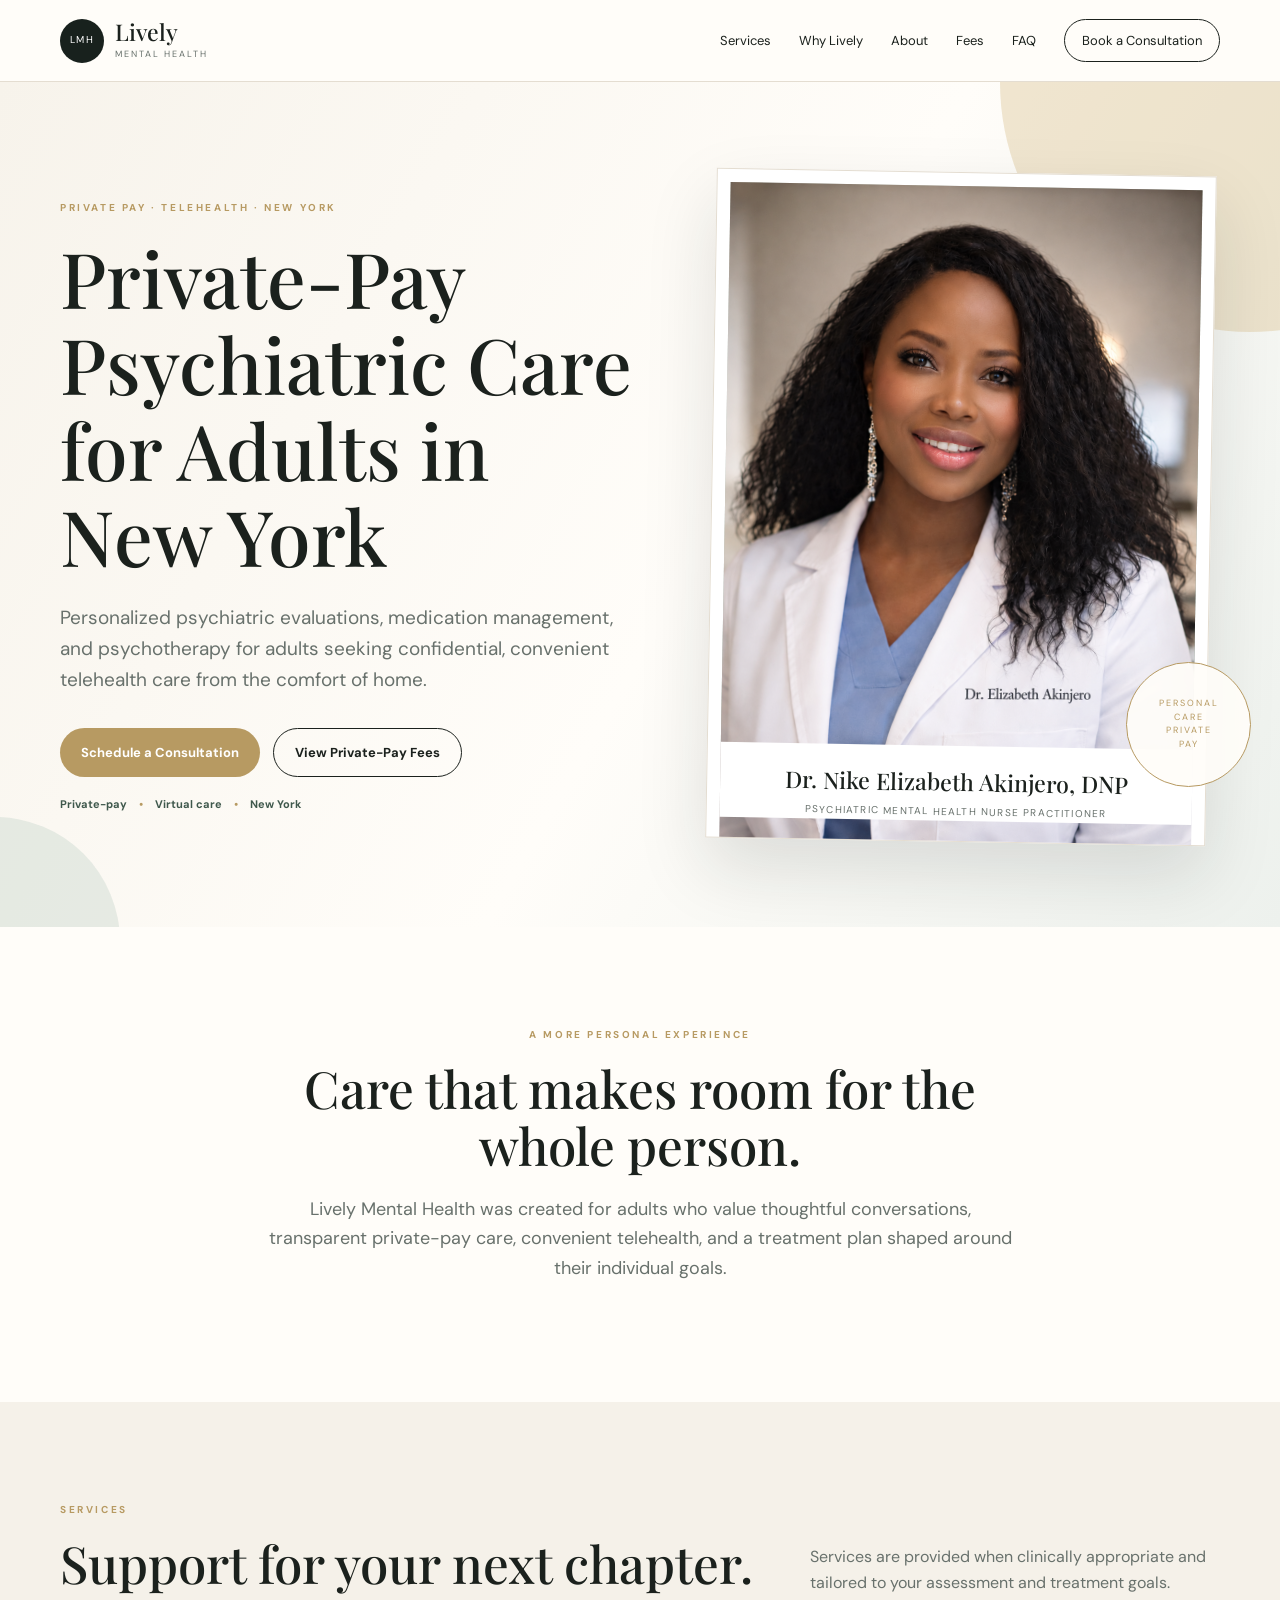
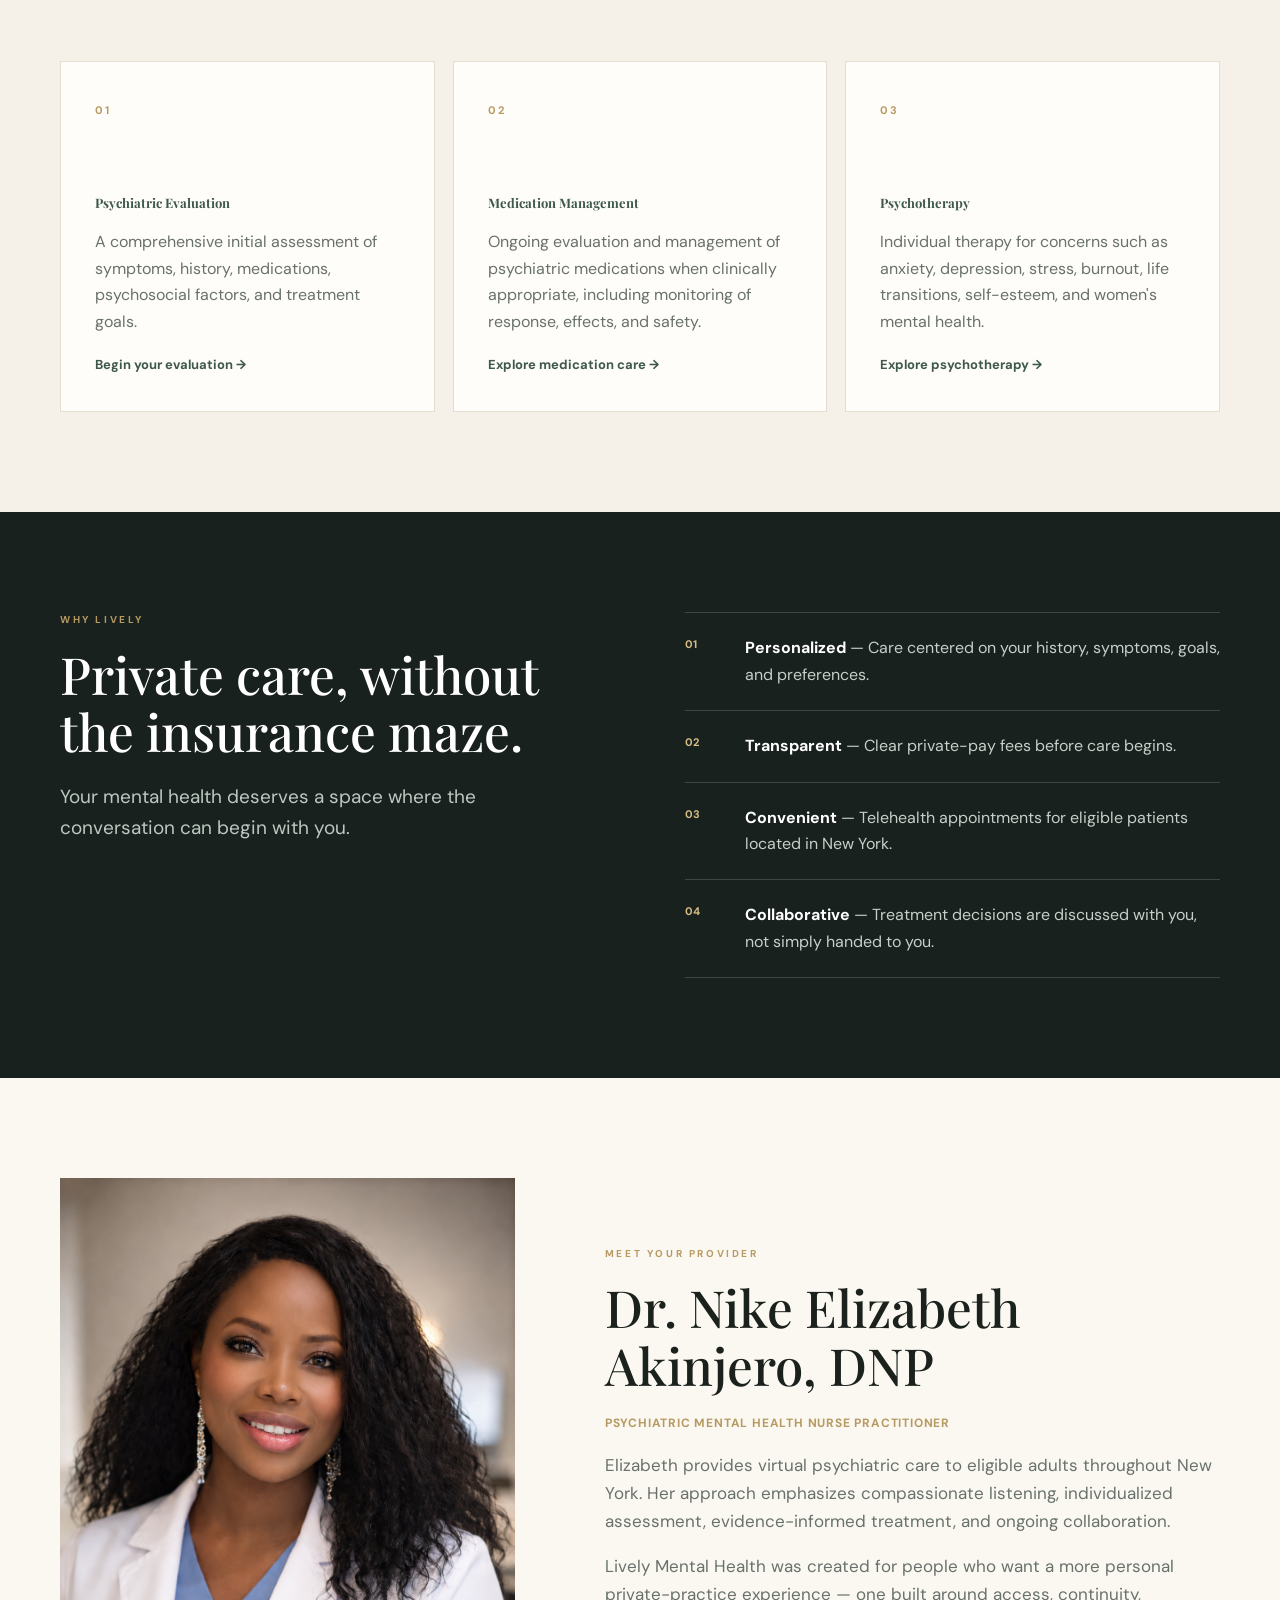
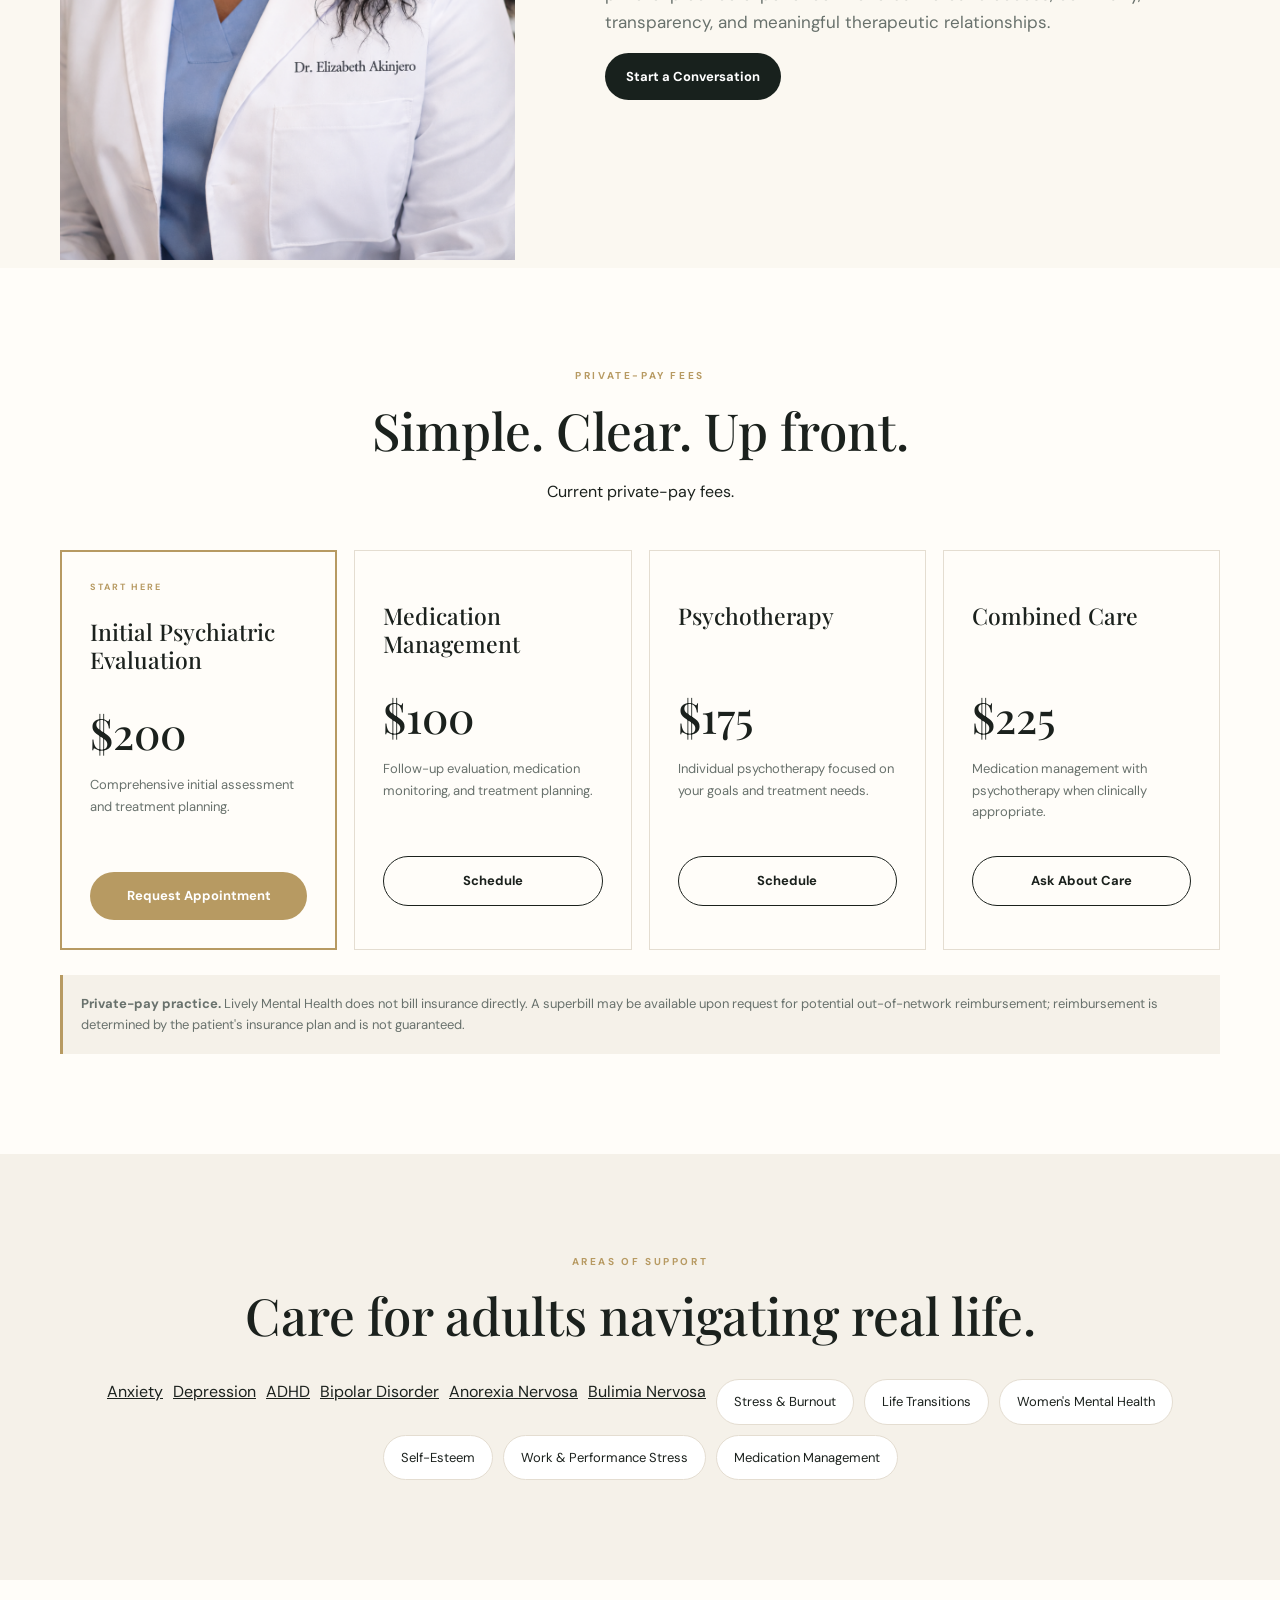
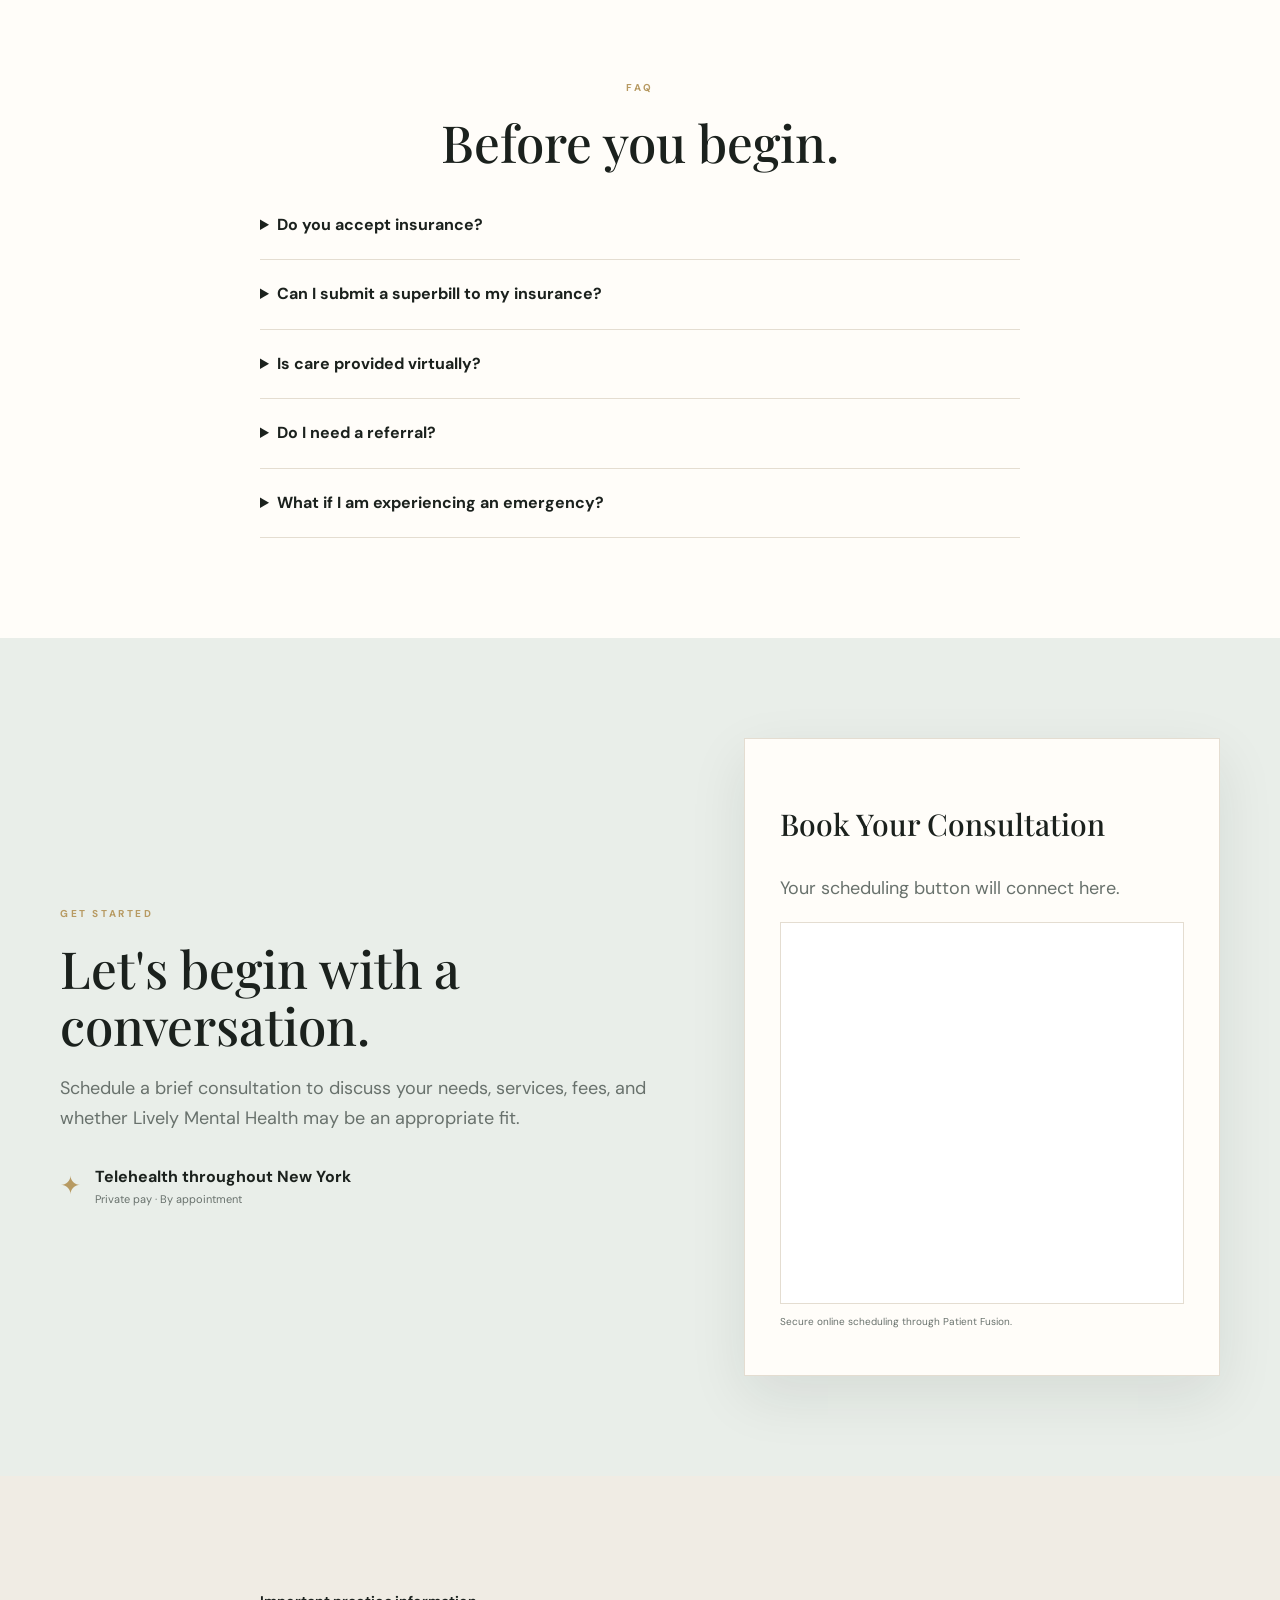
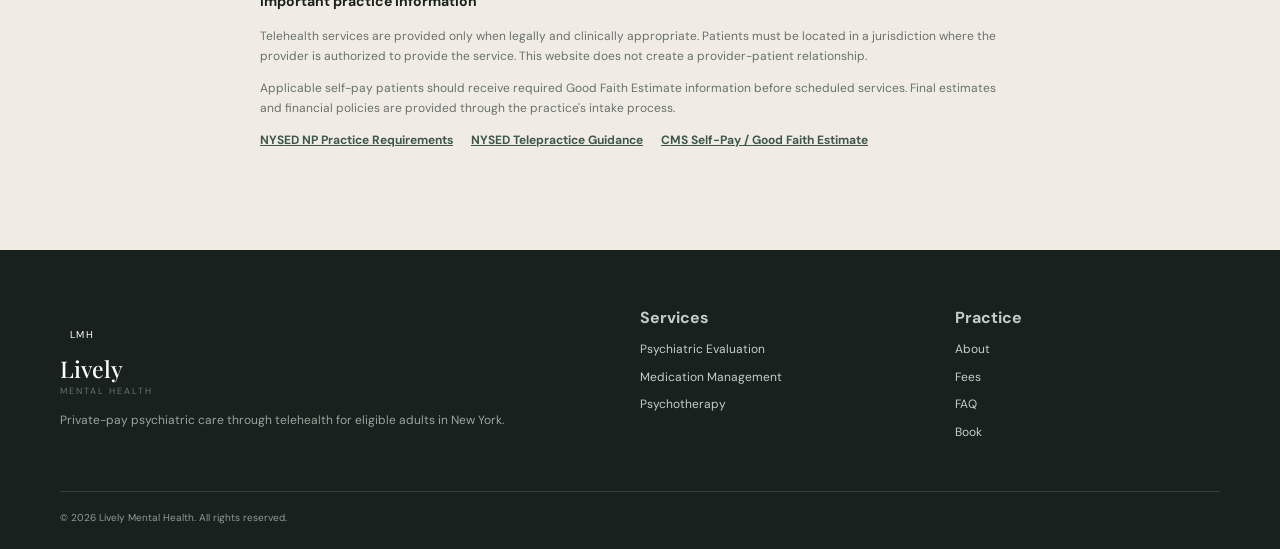
==== commit 20bba3d3: "Optimize homepage SEO for private-pay psychiatric care in New York" ====
--- a/index.html
+++ b/index.html
@@ -2,8 +2,8 @@
 <html lang="en">
 <head>
 <meta charset="UTF-8"><meta name="viewport" content="width=device-width, initial-scale=1.0">
-<meta name="description" content="Lively Mental Health — private-pay telehealth psychiatric care for adults throughout New York.">
-<title>Lively Mental Health | Private Psychiatric Care in New York</title>
+<meta name="description" content="Private-pay telehealth psychiatric care for adults in New York. Dr. Nike Elizabeth Akinjero, DNP provides psychiatric evaluations, medication management, psychotherapy, and personalized mental health care.">
+<title>Private-Pay Psychiatric Care in New York | Lively Mental Health</title>
 <link rel="canonical" href="https://livelymentalhealth.org/">
 <link rel="preconnect" href="https://fonts.googleapis.com"><link rel="preconnect" href="https://fonts.gstatic.com" crossorigin>
 <link href="https://fonts.googleapis.com/css2?family=DM+Sans:wght@400;500;600;700&family=Playfair+Display:ital,wght@400;500;600&display=swap" rel="stylesheet"><link rel="stylesheet" href="styles.css">
@@ -26,11 +26,18 @@
   "medicalSpecialty":"Psychiatry"
 }
 </script>
+<script async src="https://www.googletagmanager.com/gtag/js?id=G-FXR1NEJF86"></script>
+<script>
+window.dataLayer = window.dataLayer || [];
+function gtag(){dataLayer.push(arguments);}
+gtag('js', new Date());
+gtag('config', 'G-FXR1NEJF86');
+</script>
 </head>
 <body>
 <header class="header"><div class="container nav-wrap"><a class="logo" href="#top"><span class="logo-circle">LMH</span><span class="logo-type"><strong>Lively</strong><small>Mental Health</small></span></a><button class="menu" aria-label="Menu">☰</button><nav><a href="#services">Services</a><a href="#why">Why Lively</a><a href="#about">About</a><a href="#fees">Fees</a><a href="#faq">FAQ</a><a class="nav-book" href="#book">Book a Consultation</a></nav></div></header>
 <main id="top">
-<section class="hero"><div class="hero-orb orb-one"></div><div class="hero-orb orb-two"></div><div class="container hero-grid"><div class="hero-copy"><div class="eyebrow">PRIVATE PAY · TELEHEALTH · NEW YORK</div><h1>Personalized mental health care for your well-being.</h1><p class="hero-lead">Personalized psychiatric evaluations, medication management, and psychotherapy for adults seeking confidential, convenient care from the comfort of home.</p><div class="actions"><a class="btn gold" href="#book">Schedule a Consultation</a><a class="btn outline" href="#fees">View Private-Pay Fees</a></div><div class="micro-trust"><span>Private-pay</span><i>•</i><span>Virtual care</span><i>•</i><span>New York</span></div></div><div class="hero-visual"><div class="portrait-frame"><div class="portrait-placeholder"><span><img src="dr-elizabeth-akinjero.jpg.png" alt="Dr. Nike Elizabeth Akinjero" /></span></div><div class="portrait-caption"><span>Dr. Nike Elizabeth Akinjero, DNP</span><small>Psychiatric Mental Health Nurse Practitioner</small></div></div><div class="gold-stamp">PERSONAL<br>CARE<br>PRIVATE<br>PAY</div></div></div></section>
+<section class="hero"><div class="hero-orb orb-one"></div><div class="hero-orb orb-two"></div><div class="container hero-grid"><div class="hero-copy"><div class="eyebrow">PRIVATE PAY · TELEHEALTH · NEW YORK</div><h1>Private-Pay Psychiatric Care for Adults in New York</h1><p class="hero-lead">Personalized psychiatric evaluations, medication management, and psychotherapy for adults seeking confidential, convenient telehealth care from the comfort of home.</p><div class="actions"><a class="btn gold" href="#book">Schedule a Consultation</a><a class="btn outline" href="#fees">View Private-Pay Fees</a></div><div class="micro-trust"><span>Private-pay</span><i>•</i><span>Virtual care</span><i>•</i><span>New York</span></div></div><div class="hero-visual"><div class="portrait-frame"><div class="portrait-placeholder"><span><img src="dr-elizabeth-akinjero.jpg.png" alt="Dr. Nike Elizabeth Akinjero" /></span></div><div class="portrait-caption"><span>Dr. Nike Elizabeth Akinjero, DNP</span><small>Psychiatric Mental Health Nurse Practitioner</small></div></div><div class="gold-stamp">PERSONAL<br>CARE<br>PRIVATE<br>PAY</div></div></div></section>
 <section class="signature-intro"><div class="container narrow center"><div class="eyebrow">A MORE PERSONAL EXPERIENCE</div><h2>Care that makes room for the whole person.</h2><p>Lively Mental Health was created for adults who value thoughtful conversations, transparent private-pay care, convenient telehealth, and a treatment plan shaped around their individual goals.</p></div></section>
 <section id="services" class="services"><div class="container"><div class="section-top"><div><div class="eyebrow">SERVICES</div><h2>Support for your next chapter.</h2></div><p>Services are provided when clinically appropriate and tailored to your assessment and treatment goals.</p></div><div class="service-grid"><article class="service"><span class="number">01</span><h3><a href="psychiatric-evaluation-new-york.html">Psychiatric Evaluation</a></h3><p>A comprehensive initial assessment of symptoms, history, medications, psychosocial factors, and treatment goals.</p><a href="#book">Begin your evaluation →</a></article><article class="service"><span class="number">02</span><h3><a href="medication-management-new-york.html">Medication Management</a></h3><p>Ongoing evaluation and management of psychiatric medications when clinically appropriate, including monitoring of response, effects, and safety.</p><a href="#book">Explore medication care →</a></article><article class="service"><span class="number">03</span><h3><a href="psychotherapy-new-york.html">Psychotherapy</a></h3><p>Individual therapy for concerns such as anxiety, depression, stress, burnout, life transitions, self-esteem, and women's mental health.</p><a href="#book">Explore psychotherapy →</a></article></div></div></section>
 <section id="why" class="why"><div class="container why-grid"><div><div class="eyebrow">WHY LIVELY</div><h2>Private care, without the insurance maze.</h2><p class="lead-dark">Your mental health deserves a space where the conversation can begin with you.</p></div><div class="benefits"><div><b>01</b><span><strong>Personalized</strong> — Care centered on your history, symptoms, goals, and preferences.</span></div><div><b>02</b><span><strong>Transparent</strong> — Clear private-pay fees before care begins.</span></div><div><b>03</b><span><strong>Convenient</strong> — Telehealth appointments for eligible patients located in New York.</span></div><div><b>04</b><span><strong>Collaborative</strong> — Treatment decisions are discussed with you, not simply handed to you.</span></div></div></div></section>
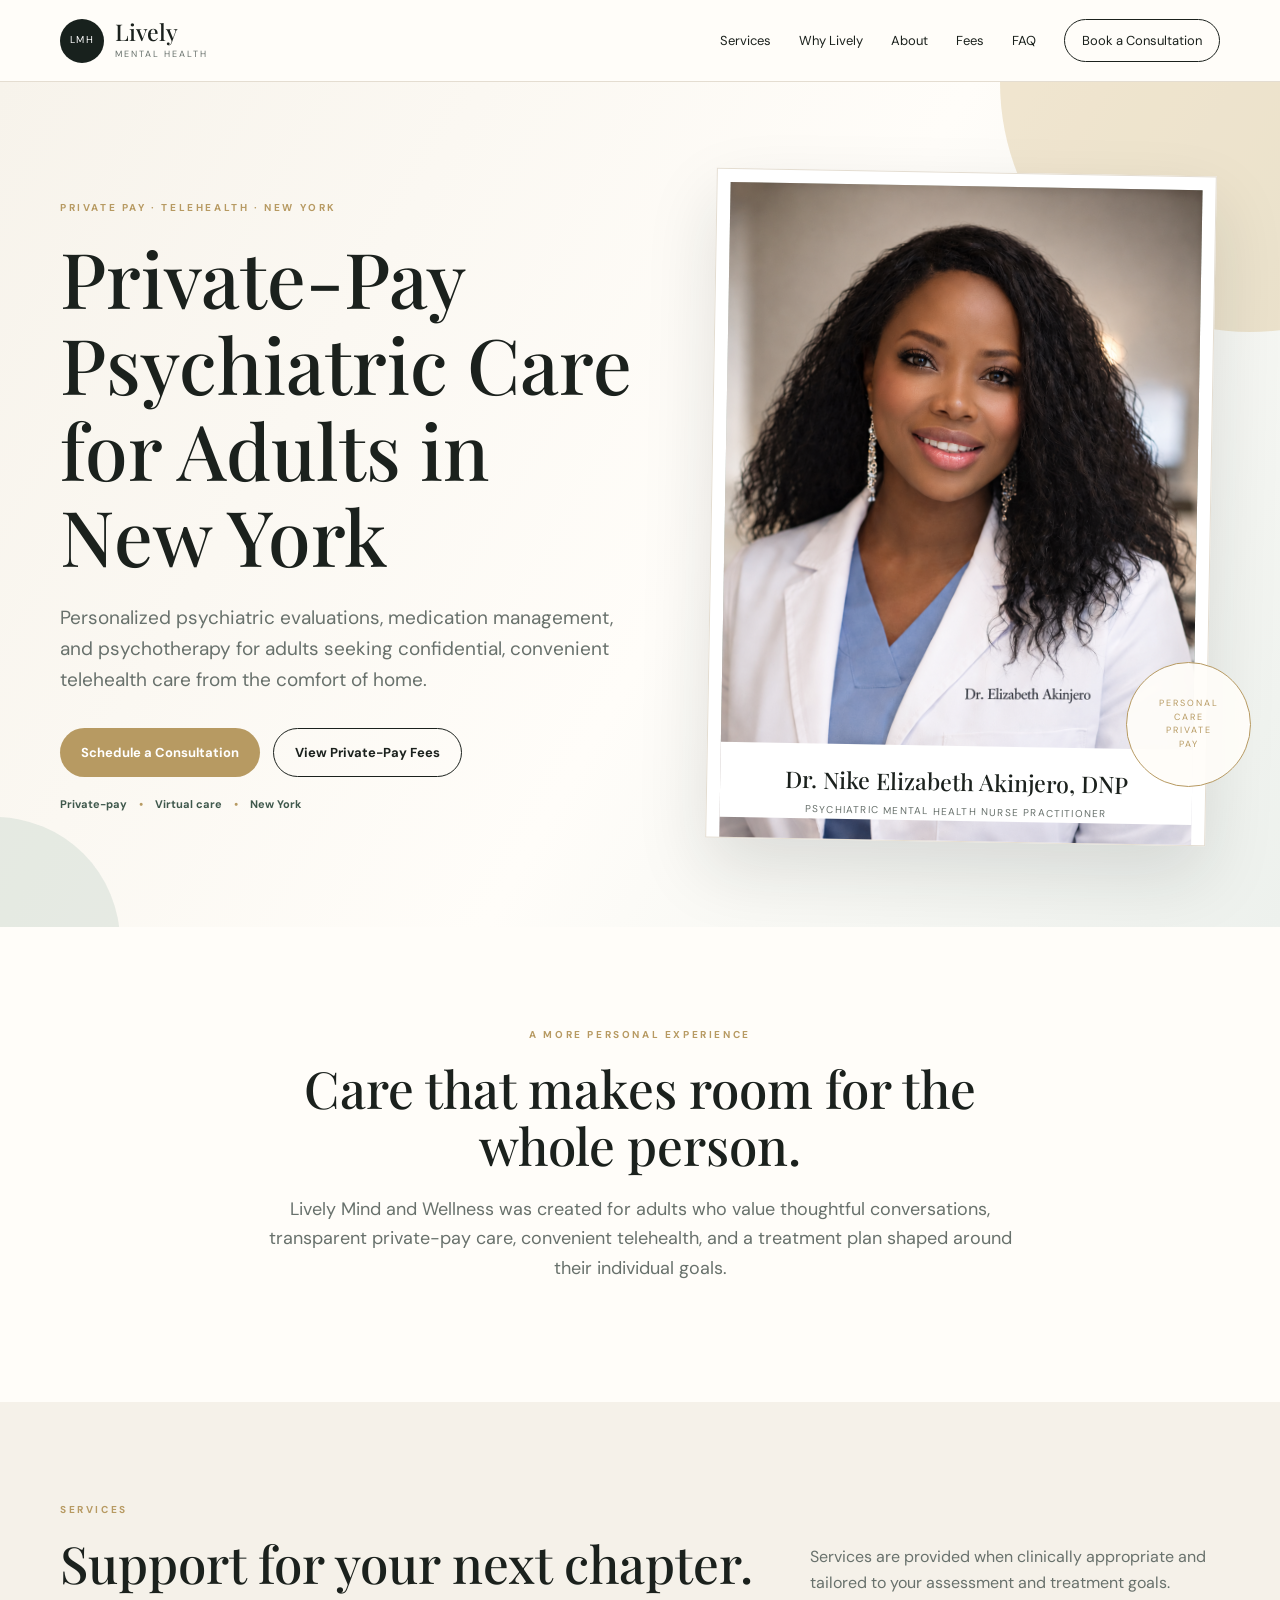
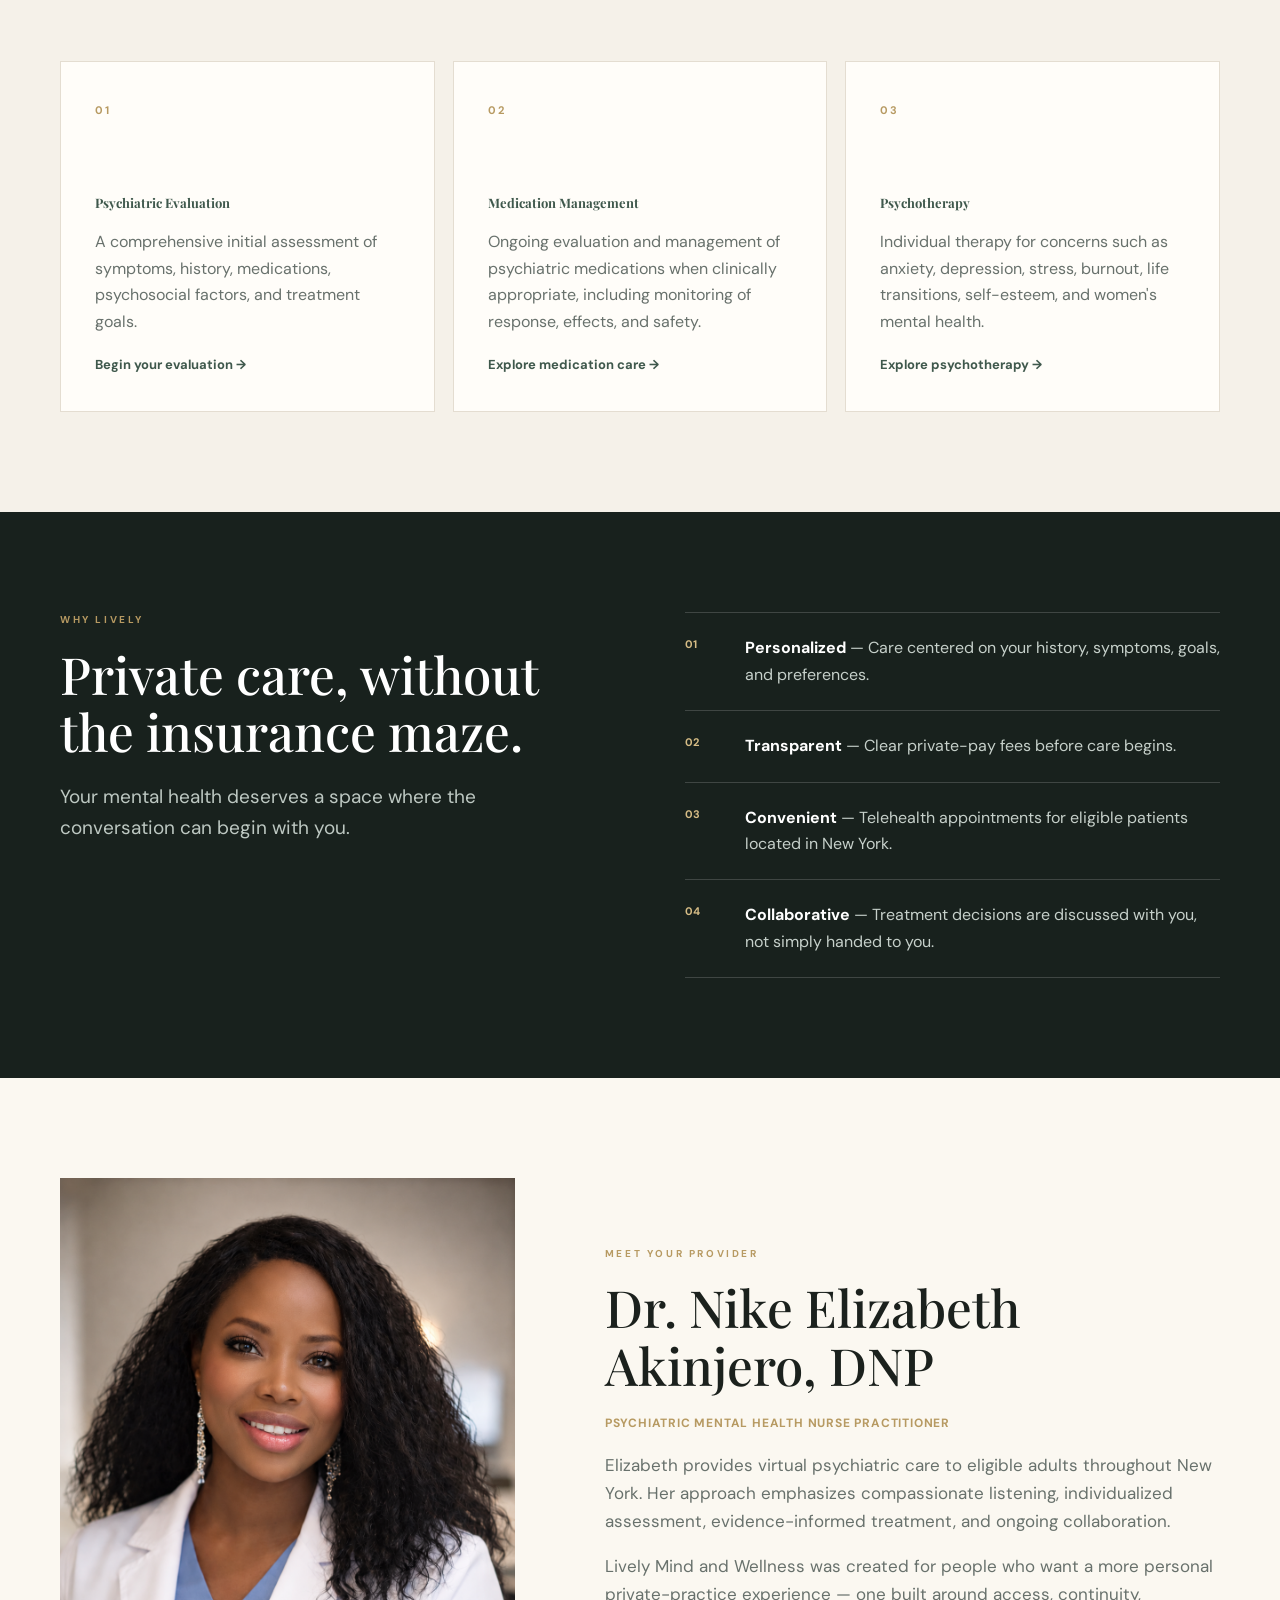
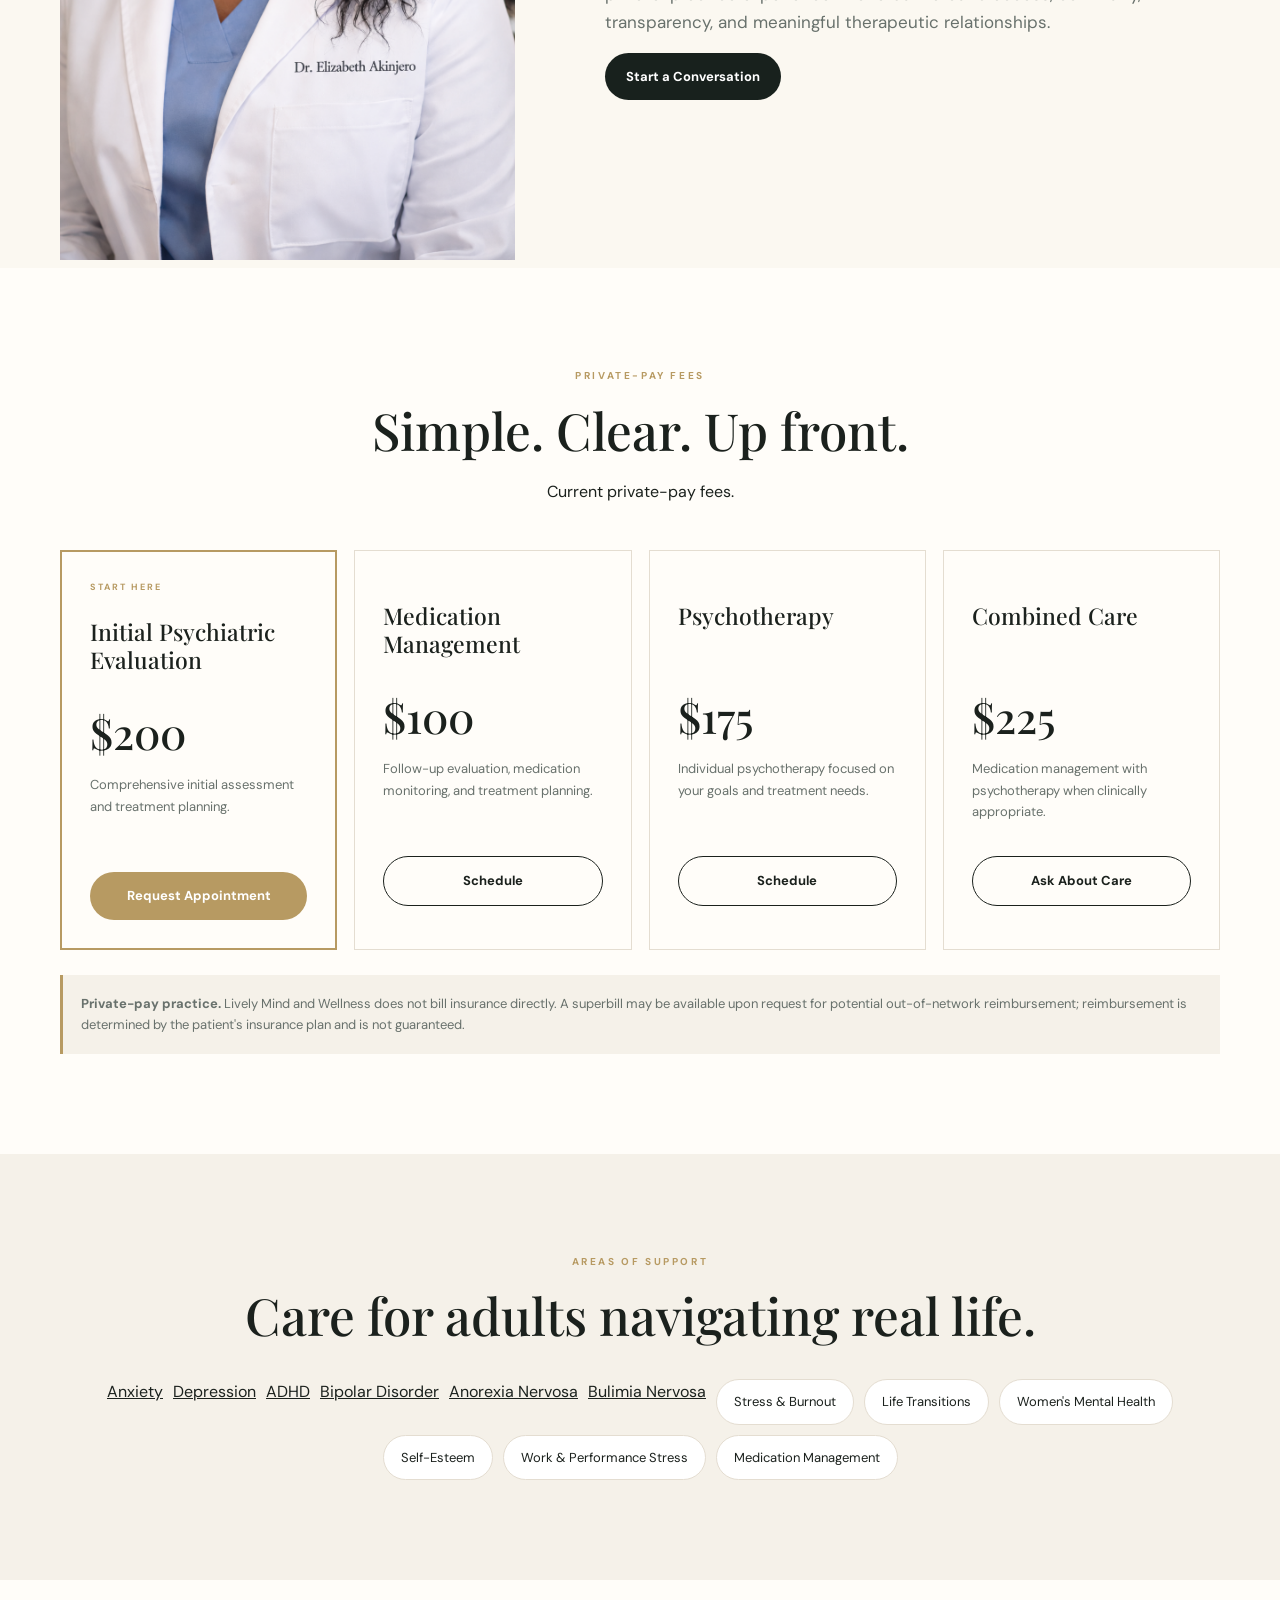
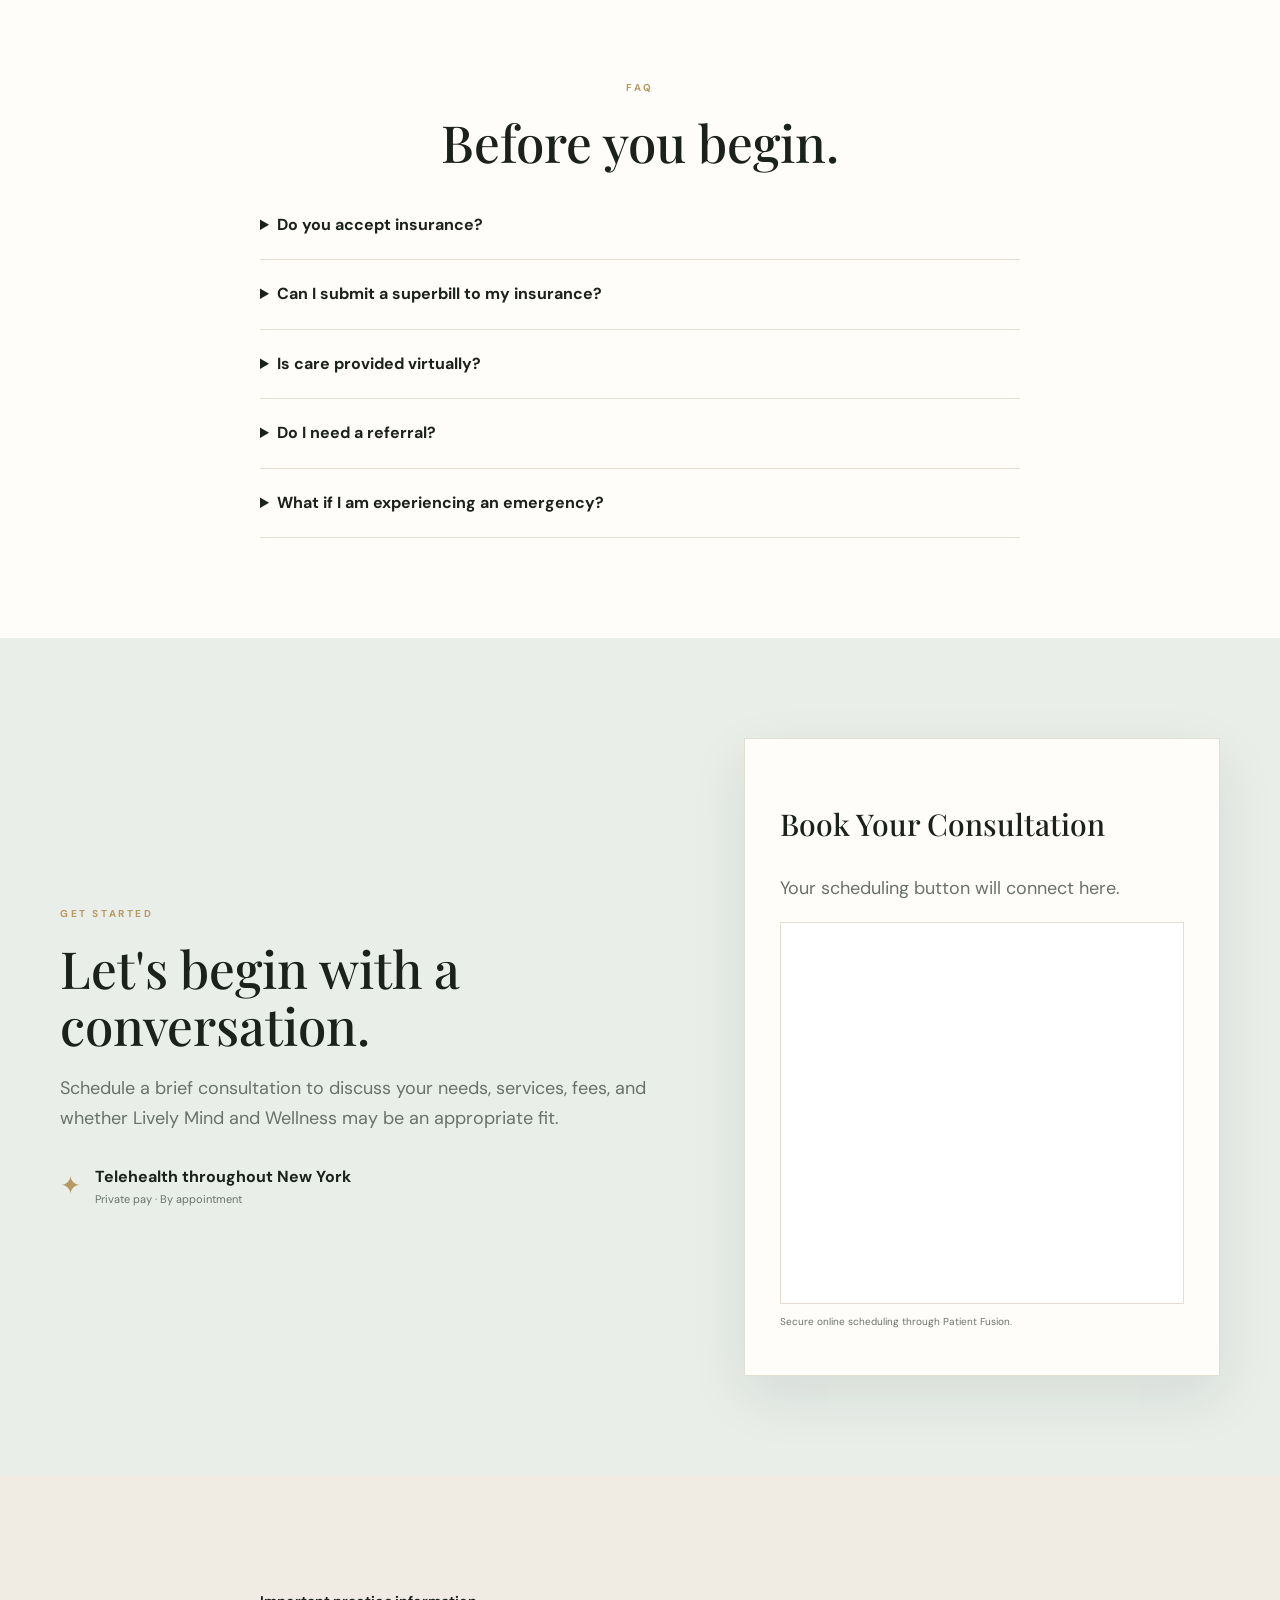
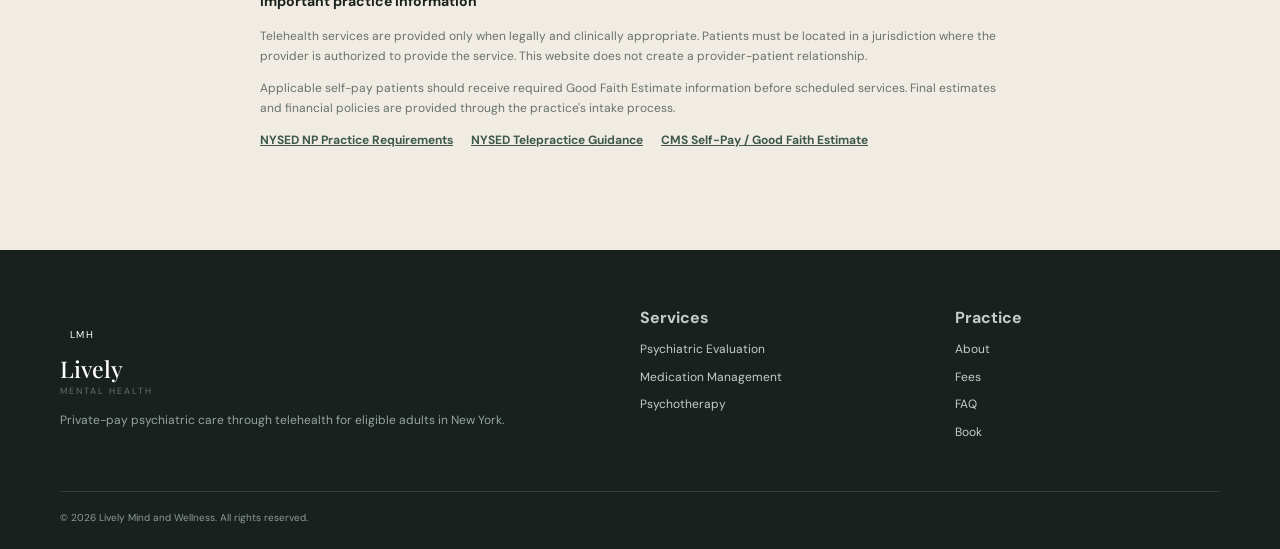
==== commit dcd8da6c: "Rebrand practice as Lively Mind and Wellness" ====
--- a/index.html
+++ b/index.html
@@ -3,7 +3,7 @@
 <head>
 <meta charset="UTF-8"><meta name="viewport" content="width=device-width, initial-scale=1.0">
 <meta name="description" content="Private-pay telehealth psychiatric care for adults in New York. Dr. Nike Elizabeth Akinjero, DNP provides psychiatric evaluations, medication management, psychotherapy, and personalized mental health care.">
-<title>Private-Pay Psychiatric Care in New York | Lively Mental Health</title>
+<title>Private-Pay Psychiatric Care in New York | Lively Mind and Wellness</title>
 <link rel="canonical" href="https://livelymentalhealth.org/">
 <link rel="preconnect" href="https://fonts.googleapis.com"><link rel="preconnect" href="https://fonts.gstatic.com" crossorigin>
 <link href="https://fonts.googleapis.com/css2?family=DM+Sans:wght@400;500;600;700&family=Playfair+Display:ital,wght@400;500;600&display=swap" rel="stylesheet"><link rel="stylesheet" href="styles.css">
@@ -11,7 +11,7 @@
 {
   "@context":"https://schema.org",
   "@type":"MedicalBusiness",
-  "name":"Lively Mental Health",
+  "name":"Lively Mind and Wellness",
   "url":"https://livelymentalhealth.org/",
   "description":"Private-pay telehealth psychiatric care for eligible adults located in New York.",
   "provider":{
@@ -38,15 +38,15 @@
 <header class="header"><div class="container nav-wrap"><a class="logo" href="#top"><span class="logo-circle">LMH</span><span class="logo-type"><strong>Lively</strong><small>Mental Health</small></span></a><button class="menu" aria-label="Menu">☰</button><nav><a href="#services">Services</a><a href="#why">Why Lively</a><a href="#about">About</a><a href="#fees">Fees</a><a href="#faq">FAQ</a><a class="nav-book" href="#book">Book a Consultation</a></nav></div></header>
 <main id="top">
 <section class="hero"><div class="hero-orb orb-one"></div><div class="hero-orb orb-two"></div><div class="container hero-grid"><div class="hero-copy"><div class="eyebrow">PRIVATE PAY · TELEHEALTH · NEW YORK</div><h1>Private-Pay Psychiatric Care for Adults in New York</h1><p class="hero-lead">Personalized psychiatric evaluations, medication management, and psychotherapy for adults seeking confidential, convenient telehealth care from the comfort of home.</p><div class="actions"><a class="btn gold" href="#book">Schedule a Consultation</a><a class="btn outline" href="#fees">View Private-Pay Fees</a></div><div class="micro-trust"><span>Private-pay</span><i>•</i><span>Virtual care</span><i>•</i><span>New York</span></div></div><div class="hero-visual"><div class="portrait-frame"><div class="portrait-placeholder"><span><img src="dr-elizabeth-akinjero.jpg.png" alt="Dr. Nike Elizabeth Akinjero" /></span></div><div class="portrait-caption"><span>Dr. Nike Elizabeth Akinjero, DNP</span><small>Psychiatric Mental Health Nurse Practitioner</small></div></div><div class="gold-stamp">PERSONAL<br>CARE<br>PRIVATE<br>PAY</div></div></div></section>
-<section class="signature-intro"><div class="container narrow center"><div class="eyebrow">A MORE PERSONAL EXPERIENCE</div><h2>Care that makes room for the whole person.</h2><p>Lively Mental Health was created for adults who value thoughtful conversations, transparent private-pay care, convenient telehealth, and a treatment plan shaped around their individual goals.</p></div></section>
+<section class="signature-intro"><div class="container narrow center"><div class="eyebrow">A MORE PERSONAL EXPERIENCE</div><h2>Care that makes room for the whole person.</h2><p>Lively Mind and Wellness was created for adults who value thoughtful conversations, transparent private-pay care, convenient telehealth, and a treatment plan shaped around their individual goals.</p></div></section>
 <section id="services" class="services"><div class="container"><div class="section-top"><div><div class="eyebrow">SERVICES</div><h2>Support for your next chapter.</h2></div><p>Services are provided when clinically appropriate and tailored to your assessment and treatment goals.</p></div><div class="service-grid"><article class="service"><span class="number">01</span><h3><a href="psychiatric-evaluation-new-york.html">Psychiatric Evaluation</a></h3><p>A comprehensive initial assessment of symptoms, history, medications, psychosocial factors, and treatment goals.</p><a href="#book">Begin your evaluation →</a></article><article class="service"><span class="number">02</span><h3><a href="medication-management-new-york.html">Medication Management</a></h3><p>Ongoing evaluation and management of psychiatric medications when clinically appropriate, including monitoring of response, effects, and safety.</p><a href="#book">Explore medication care →</a></article><article class="service"><span class="number">03</span><h3><a href="psychotherapy-new-york.html">Psychotherapy</a></h3><p>Individual therapy for concerns such as anxiety, depression, stress, burnout, life transitions, self-esteem, and women's mental health.</p><a href="#book">Explore psychotherapy →</a></article></div></div></section>
 <section id="why" class="why"><div class="container why-grid"><div><div class="eyebrow">WHY LIVELY</div><h2>Private care, without the insurance maze.</h2><p class="lead-dark">Your mental health deserves a space where the conversation can begin with you.</p></div><div class="benefits"><div><b>01</b><span><strong>Personalized</strong> — Care centered on your history, symptoms, goals, and preferences.</span></div><div><b>02</b><span><strong>Transparent</strong> — Clear private-pay fees before care begins.</span></div><div><b>03</b><span><strong>Convenient</strong> — Telehealth appointments for eligible patients located in New York.</span></div><div><b>04</b><span><strong>Collaborative</strong> — Treatment decisions are discussed with you, not simply handed to you.</span></div></div></div></section>
-<section id="about" class="about"><div class="container about-grid"><div class="about-photo"><div class="portrait-placeholder tall"><span><img src="dr-elizabeth-akinjero.jpg.png" alt="Dr. Nike Elizabeth Akinjero" /></span></div></div><div class="about-copy"><div class="eyebrow">MEET YOUR PROVIDER</div><h2>Dr. Nike Elizabeth Akinjero, DNP</h2><div class="credential">Psychiatric Mental Health Nurse Practitioner</div><p>Elizabeth provides virtual psychiatric care to eligible adults throughout New York. Her approach emphasizes compassionate listening, individualized assessment, evidence-informed treatment, and ongoing collaboration.</p><p>Lively Mental Health was created for people who want a more personal private-practice experience — one built around access, continuity, transparency, and meaningful therapeutic relationships.</p><a class="btn dark" href="#book">Start a Conversation</a></div></div></section>
-<section id="fees" class="fees"><div class="container"><div class="center"><div class="eyebrow">PRIVATE-PAY FEES</div><h2>Simple. Clear. Up front.</h2><p class="muted">Current private-pay fees.</p></div><div class="price-grid"><article class="price featured"><small>START HERE</small><h3>Initial Psychiatric Evaluation</h3><div class="amount">$200</div><p>Comprehensive initial assessment and treatment planning.</p><a class="btn gold full" href="#book">Request Appointment</a></article><article class="price"><h3>Medication Management</h3><div class="amount">$100</div><p>Follow-up evaluation, medication monitoring, and treatment planning.</p><a class="btn outline full" href="#book">Schedule</a></article><article class="price"><h3>Psychotherapy</h3><div class="amount">$175</div><p>Individual psychotherapy focused on your goals and treatment needs.</p><a class="btn outline full" href="#book">Schedule</a></article><article class="price"><h3>Combined Care</h3><div class="amount">$225</div><p>Medication management with psychotherapy when clinically appropriate.</p><a class="btn outline full" href="#book">Ask About Care</a></article></div><div class="fee-box"><strong>Private-pay practice.</strong> Lively Mental Health does not bill insurance directly. A superbill may be available upon request for potential out-of-network reimbursement; reimbursement is determined by the patient's insurance plan and is not guaranteed.</div></div></section>
+<section id="about" class="about"><div class="container about-grid"><div class="about-photo"><div class="portrait-placeholder tall"><span><img src="dr-elizabeth-akinjero.jpg.png" alt="Dr. Nike Elizabeth Akinjero" /></span></div></div><div class="about-copy"><div class="eyebrow">MEET YOUR PROVIDER</div><h2>Dr. Nike Elizabeth Akinjero, DNP</h2><div class="credential">Psychiatric Mental Health Nurse Practitioner</div><p>Elizabeth provides virtual psychiatric care to eligible adults throughout New York. Her approach emphasizes compassionate listening, individualized assessment, evidence-informed treatment, and ongoing collaboration.</p><p>Lively Mind and Wellness was created for people who want a more personal private-practice experience — one built around access, continuity, transparency, and meaningful therapeutic relationships.</p><a class="btn dark" href="#book">Start a Conversation</a></div></div></section>
+<section id="fees" class="fees"><div class="container"><div class="center"><div class="eyebrow">PRIVATE-PAY FEES</div><h2>Simple. Clear. Up front.</h2><p class="muted">Current private-pay fees.</p></div><div class="price-grid"><article class="price featured"><small>START HERE</small><h3>Initial Psychiatric Evaluation</h3><div class="amount">$200</div><p>Comprehensive initial assessment and treatment planning.</p><a class="btn gold full" href="#book">Request Appointment</a></article><article class="price"><h3>Medication Management</h3><div class="amount">$100</div><p>Follow-up evaluation, medication monitoring, and treatment planning.</p><a class="btn outline full" href="#book">Schedule</a></article><article class="price"><h3>Psychotherapy</h3><div class="amount">$175</div><p>Individual psychotherapy focused on your goals and treatment needs.</p><a class="btn outline full" href="#book">Schedule</a></article><article class="price"><h3>Combined Care</h3><div class="amount">$225</div><p>Medication management with psychotherapy when clinically appropriate.</p><a class="btn outline full" href="#book">Ask About Care</a></article></div><div class="fee-box"><strong>Private-pay practice.</strong> Lively Mind and Wellness does not bill insurance directly. A superbill may be available upon request for potential out-of-network reimbursement; reimbursement is determined by the patient's insurance plan and is not guaranteed.</div></div></section>
 <section class="focus"><div class="container center"><div class="eyebrow">AREAS OF SUPPORT</div><h2>Care for adults navigating real life.</h2><div class="pills"><a href="anxiety-treatment-new-york.html">Anxiety</a><a href="depression-treatment-new-york.html">Depression</a><a href="adhd-treatment-new-york.html">ADHD</a><a href="bipolar-disorder-treatment-new-york.html">Bipolar Disorder</a><a href="anorexia-treatment-new-york.html">Anorexia Nervosa</a><a href="bulimia-treatment-new-york.html">Bulimia Nervosa</a><span>Stress &amp; Burnout</span><span>Life Transitions</span><span>Women's Mental Health</span><span>Self-Esteem</span><span>Work & Performance Stress</span><span>Medication Management</span></div></div></section>
-<section id="faq" class="faq"><div class="container narrow"><div class="center"><div class="eyebrow">FAQ</div><h2>Before you begin.</h2></div><details><summary>Do you accept insurance?</summary><p>No. Lively Mental Health is a private-pay practice and does not bill insurance directly.</p></details><details><summary>Can I submit a superbill to my insurance?</summary><p>You may request a superbill for possible out-of-network reimbursement. Your insurance plan determines eligibility and reimbursement; reimbursement is not guaranteed.</p></details><details><summary>Is care provided virtually?</summary><p>Yes. Telehealth services are available for eligible patients located in New York, subject to clinical and legal requirements.</p></details><details><summary>Do I need a referral?</summary><p>No referral is required by the practice. Clinical appropriateness and intake requirements still apply.</p></details><details><summary>What if I am experiencing an emergency?</summary><p>Lively Mental Health is not an emergency service. If you are in immediate danger or believe you may harm yourself or someone else, call 911 or go to the nearest emergency department. You may also call or text 988 in the U.S.</p></details></div></section>
-<section id="book" class="book"><div class="container book-grid"><div><div class="eyebrow">GET STARTED</div><h2>Let's begin with a conversation.</h2><p>Schedule a brief consultation to discuss your needs, services, fees, and whether Lively Mental Health may be an appropriate fit.</p><div class="contact-card"><span>✦</span><div><strong>Telehealth throughout New York</strong><small>Private pay · By appointment</small></div></div></div><div class="book-card"><h3>Book Your Consultation</h3><p class="muted">Your scheduling button will connect here.</p><div class="booking-embed"><iframe title="Book online appointments with NIKE AKINJERO | Patient Fusion" height="380" width="1190" frameborder="0" src="https://www.patientfusion.com/external/appointment/5c040939-0fbe-45f3-bfd0-f44b339d9855?origin=doctor"></iframe></div><p class="tiny">Secure online scheduling through Patient Fusion.</p></div></div></section>
+<section id="faq" class="faq"><div class="container narrow"><div class="center"><div class="eyebrow">FAQ</div><h2>Before you begin.</h2></div><details><summary>Do you accept insurance?</summary><p>No. Lively Mind and Wellness is a private-pay practice and does not bill insurance directly.</p></details><details><summary>Can I submit a superbill to my insurance?</summary><p>You may request a superbill for possible out-of-network reimbursement. Your insurance plan determines eligibility and reimbursement; reimbursement is not guaranteed.</p></details><details><summary>Is care provided virtually?</summary><p>Yes. Telehealth services are available for eligible patients located in New York, subject to clinical and legal requirements.</p></details><details><summary>Do I need a referral?</summary><p>No referral is required by the practice. Clinical appropriateness and intake requirements still apply.</p></details><details><summary>What if I am experiencing an emergency?</summary><p>Lively Mind and Wellness is not an emergency service. If you are in immediate danger or believe you may harm yourself or someone else, call 911 or go to the nearest emergency department. You may also call or text 988 in the U.S.</p></details></div></section>
+<section id="book" class="book"><div class="container book-grid"><div><div class="eyebrow">GET STARTED</div><h2>Let's begin with a conversation.</h2><p>Schedule a brief consultation to discuss your needs, services, fees, and whether Lively Mind and Wellness may be an appropriate fit.</p><div class="contact-card"><span>✦</span><div><strong>Telehealth throughout New York</strong><small>Private pay · By appointment</small></div></div></div><div class="book-card"><h3>Book Your Consultation</h3><p class="muted">Your scheduling button will connect here.</p><div class="booking-embed"><iframe title="Book online appointments with NIKE AKINJERO | Patient Fusion" height="380" width="1190" frameborder="0" src="https://www.patientfusion.com/external/appointment/5c040939-0fbe-45f3-bfd0-f44b339d9855?origin=doctor"></iframe></div><p class="tiny">Secure online scheduling through Patient Fusion.</p></div></div></section>
 <section class="legal"><div class="container narrow"><h3>Important practice information</h3><p>Telehealth services are provided only when legally and clinically appropriate. Patients must be located in a jurisdiction where the provider is authorized to provide the service. This website does not create a provider-patient relationship.</p><p>Applicable self-pay patients should receive required Good Faith Estimate information before scheduled services. Final estimates and financial policies are provided through the practice's intake process.</p><div class="legal-links"><a href="https://www.op.nysed.gov/professions/nurse-practitioners/professional-practice/practice-requirements" target="_blank">NYSED NP Practice Requirements</a><a href="https://www.op.nysed.gov/telepractice-guidance" target="_blank">NYSED Telepractice Guidance</a><a href="https://www.cms.gov/initiatives/your-patient-rights/medical-bill-rights/know-your-medical-bill-rights/know-your-medical-bill-rights-when-not-using-insurance" target="_blank">CMS Self-Pay / Good Faith Estimate</a></div></div></section>
 </main>
-<footer><div class="container footer-grid"><div><a class="logo footer-logo" href="#top"><span class="logo-circle">LMH</span><span class="logo-type"><strong>Lively</strong><small>Mental Health</small></span></a><p>Private-pay psychiatric care through telehealth for eligible adults in New York.</p></div><div><strong>Services</strong><a href="psychiatric-evaluation-new-york.html">Psychiatric Evaluation</a><a href="medication-management-new-york.html">Medication Management</a><a href="psychotherapy-new-york.html">Psychotherapy</a></div><div><strong>Practice</strong><a href="#about">About</a><a href="#fees">Fees</a><a href="#faq">FAQ</a><a href="#book">Book</a></div></div><div class="container copyright">© <span id="year"></span> Lively Mental Health. All rights reserved.</div></footer><script src="script.js"></script>
+<footer><div class="container footer-grid"><div><a class="logo footer-logo" href="#top"><span class="logo-circle">LMH</span><span class="logo-type"><strong>Lively</strong><small>Mental Health</small></span></a><p>Private-pay psychiatric care through telehealth for eligible adults in New York.</p></div><div><strong>Services</strong><a href="psychiatric-evaluation-new-york.html">Psychiatric Evaluation</a><a href="medication-management-new-york.html">Medication Management</a><a href="psychotherapy-new-york.html">Psychotherapy</a></div><div><strong>Practice</strong><a href="#about">About</a><a href="#fees">Fees</a><a href="#faq">FAQ</a><a href="#book">Book</a></div></div><div class="container copyright">© <span id="year"></span> Lively Mind and Wellness. All rights reserved.</div></footer><script src="script.js"></script>
 </body></html>
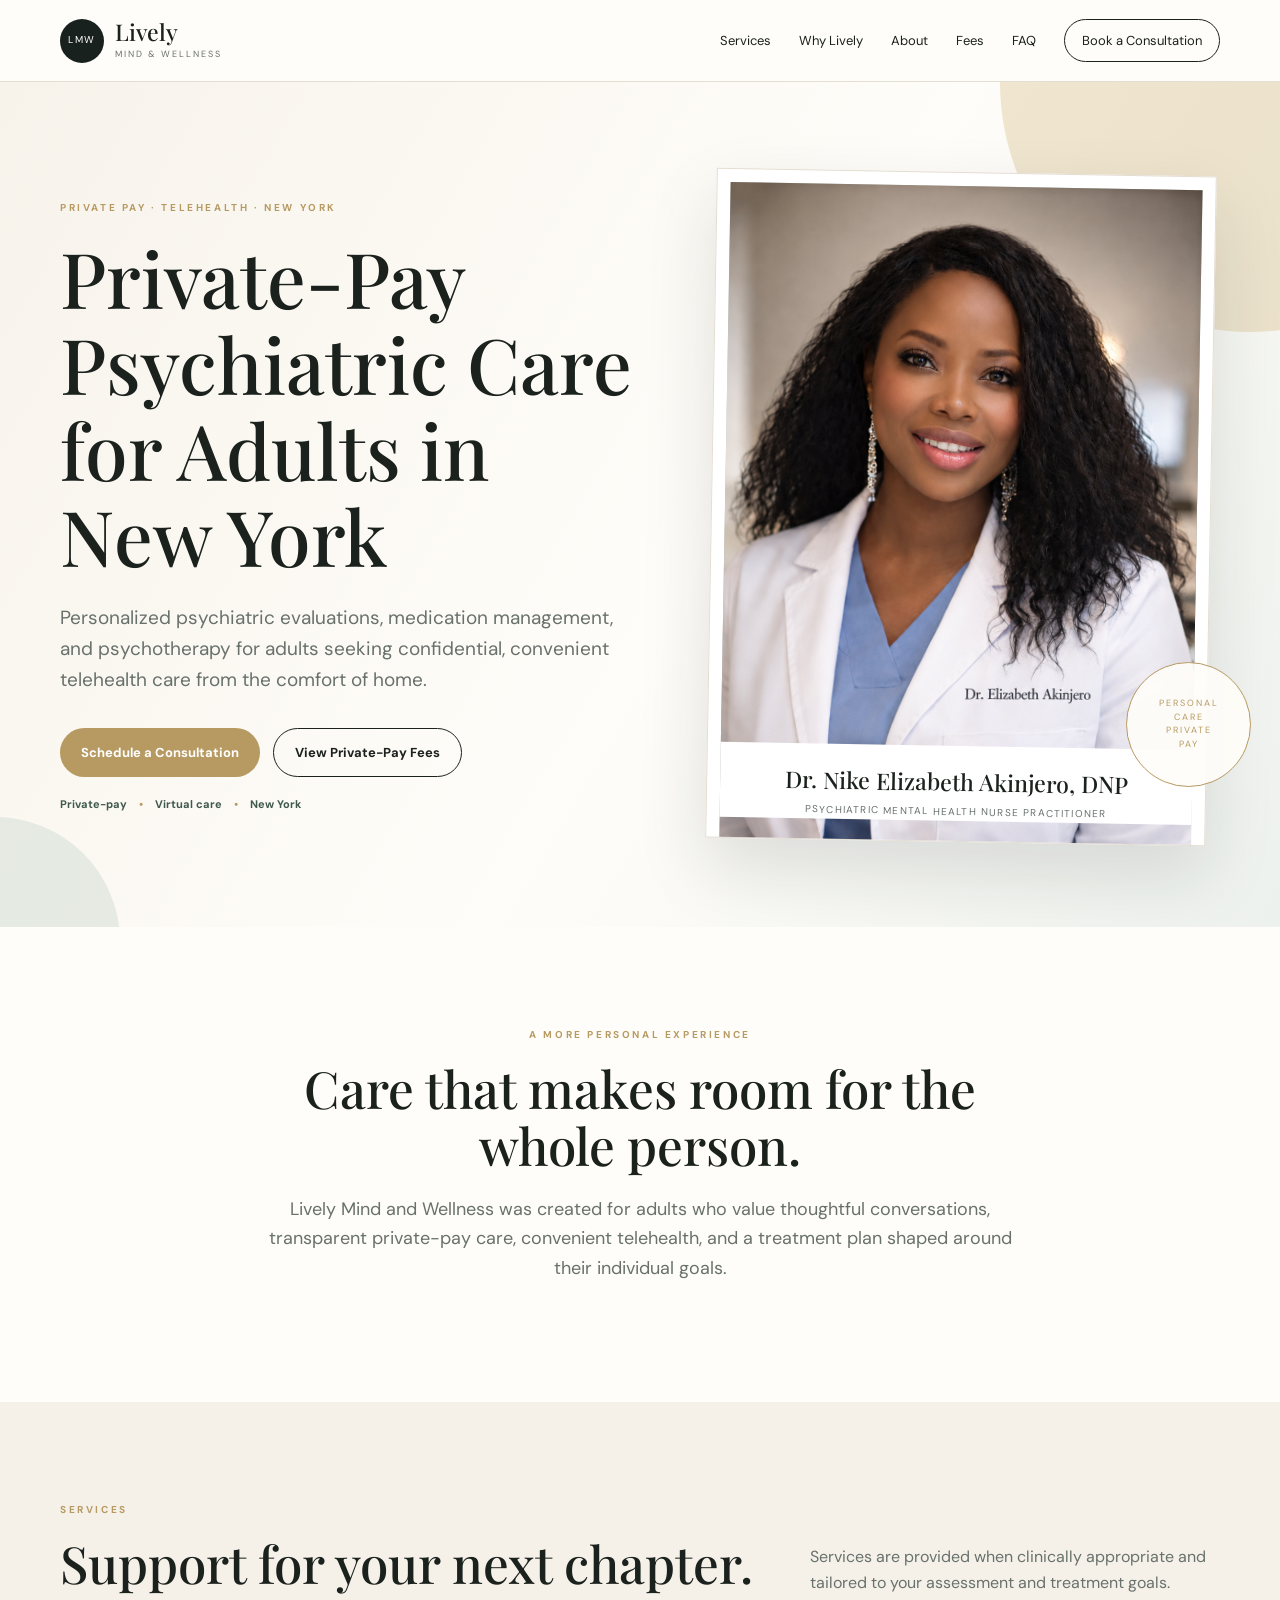
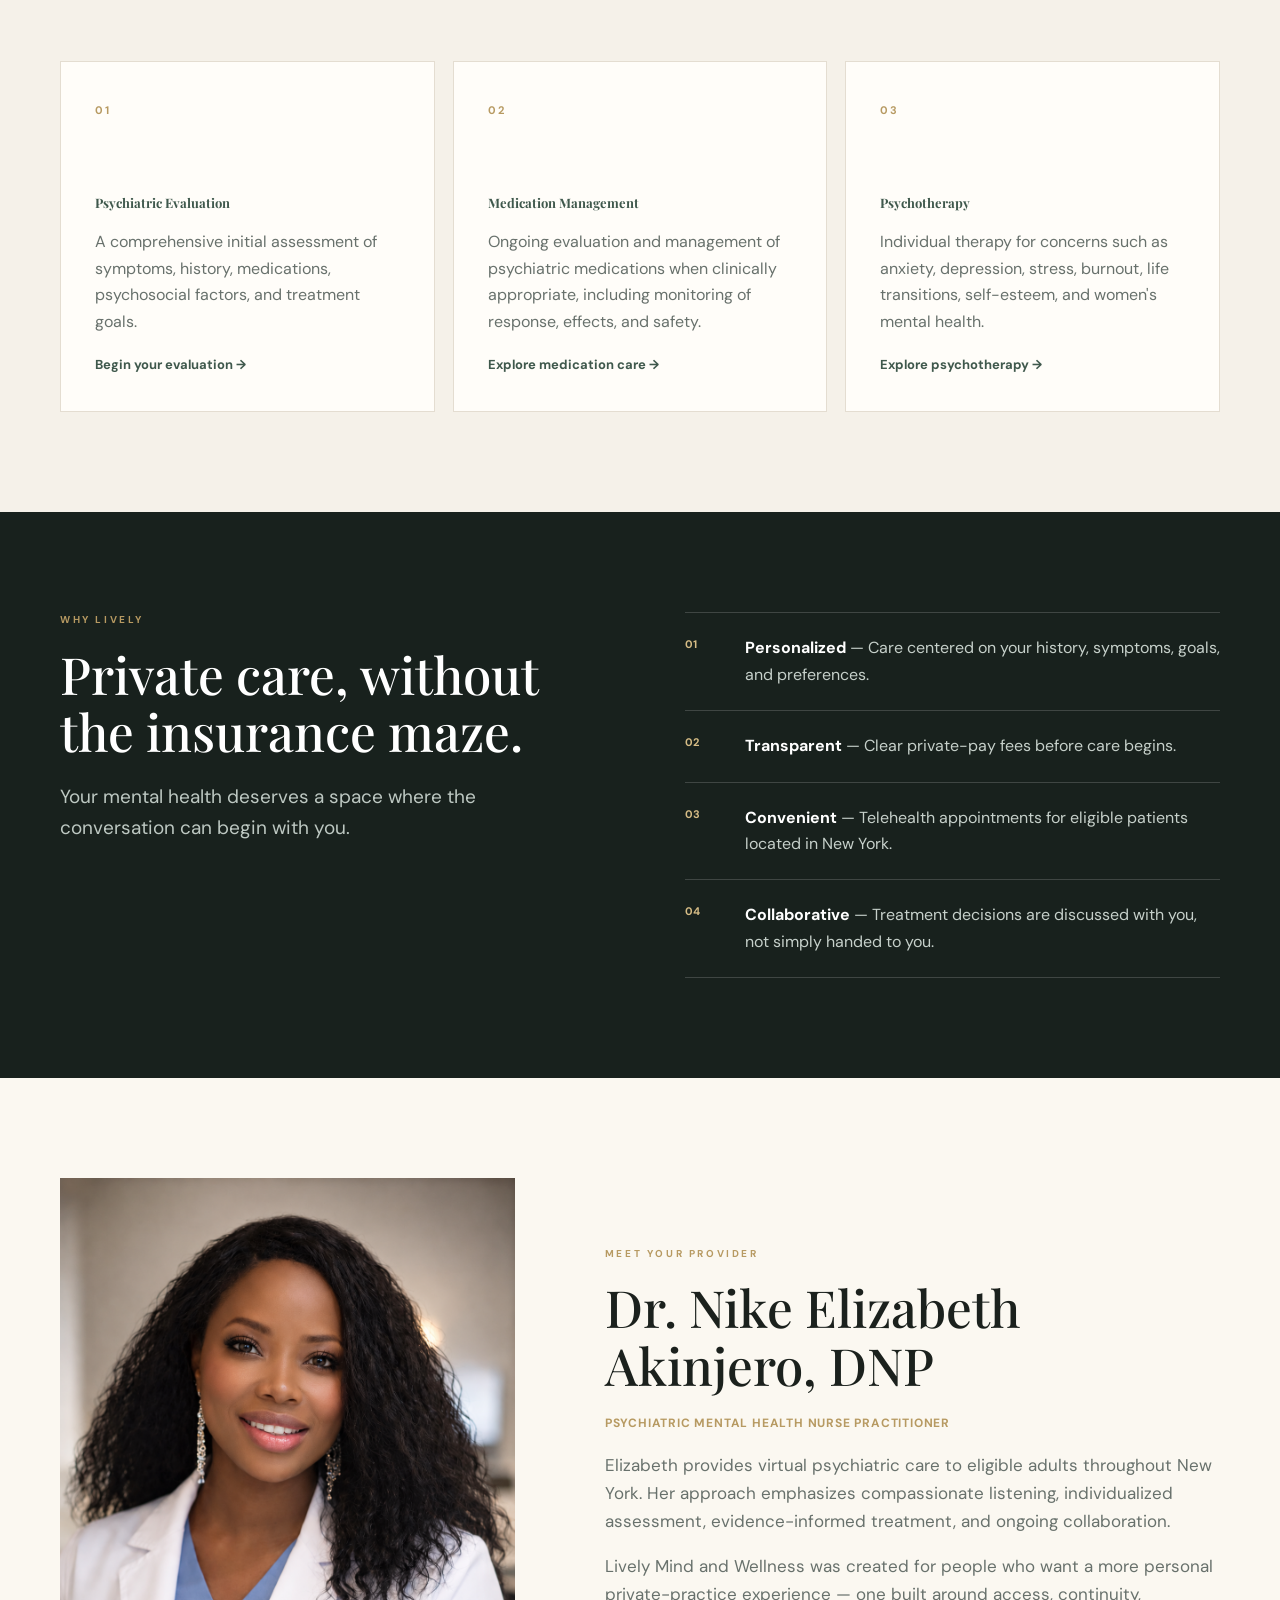
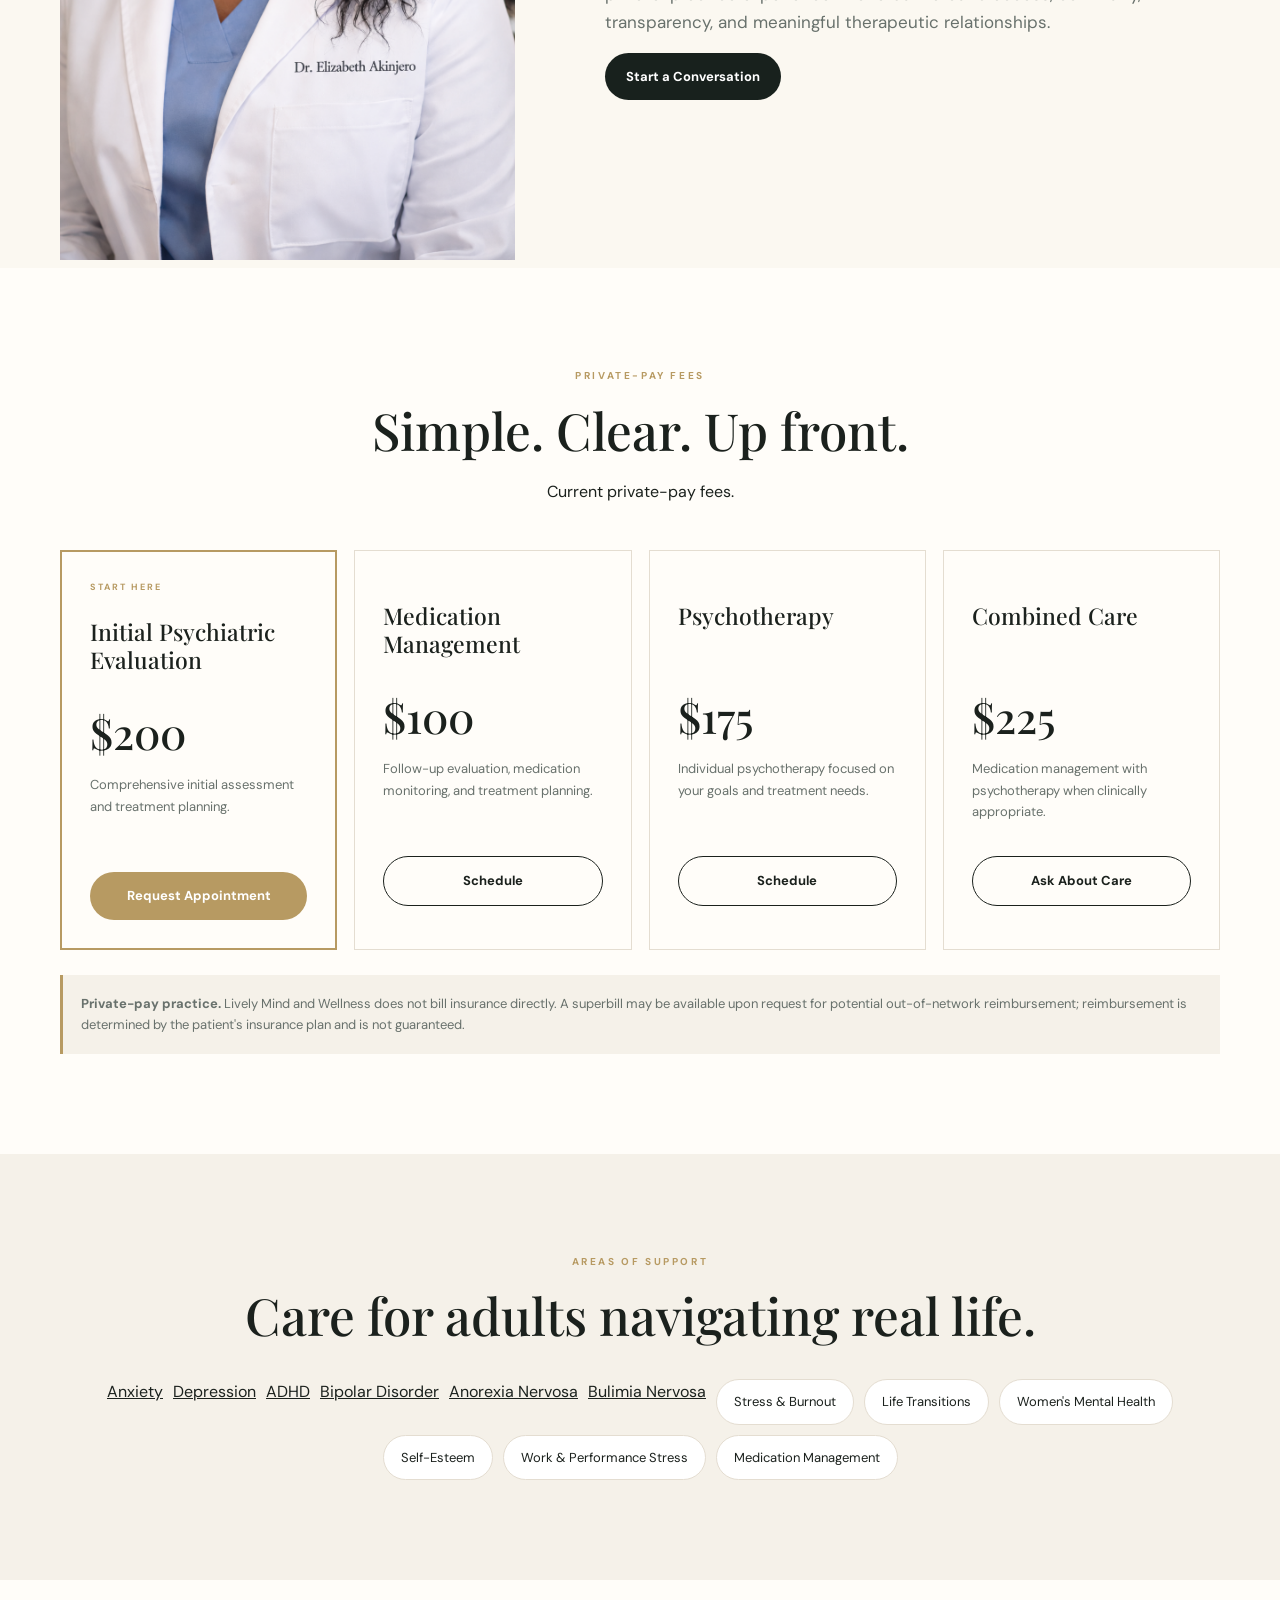
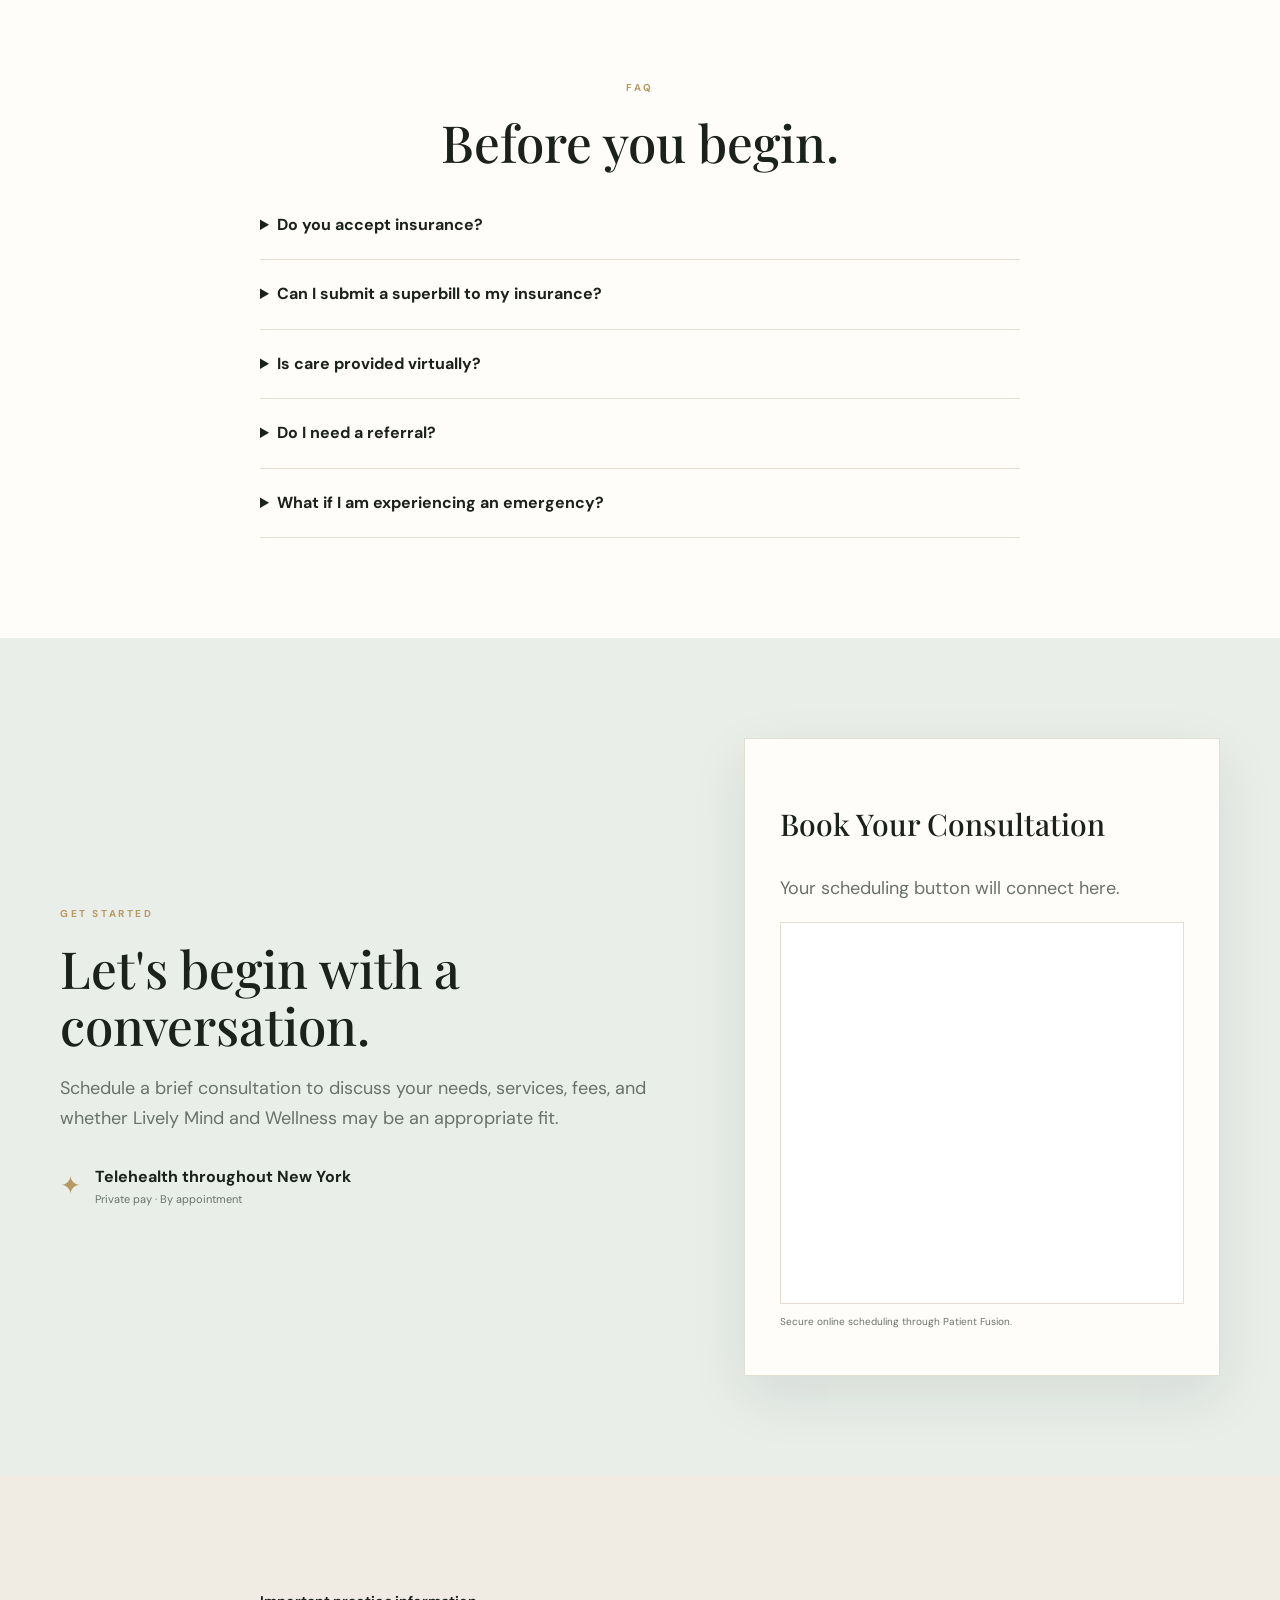
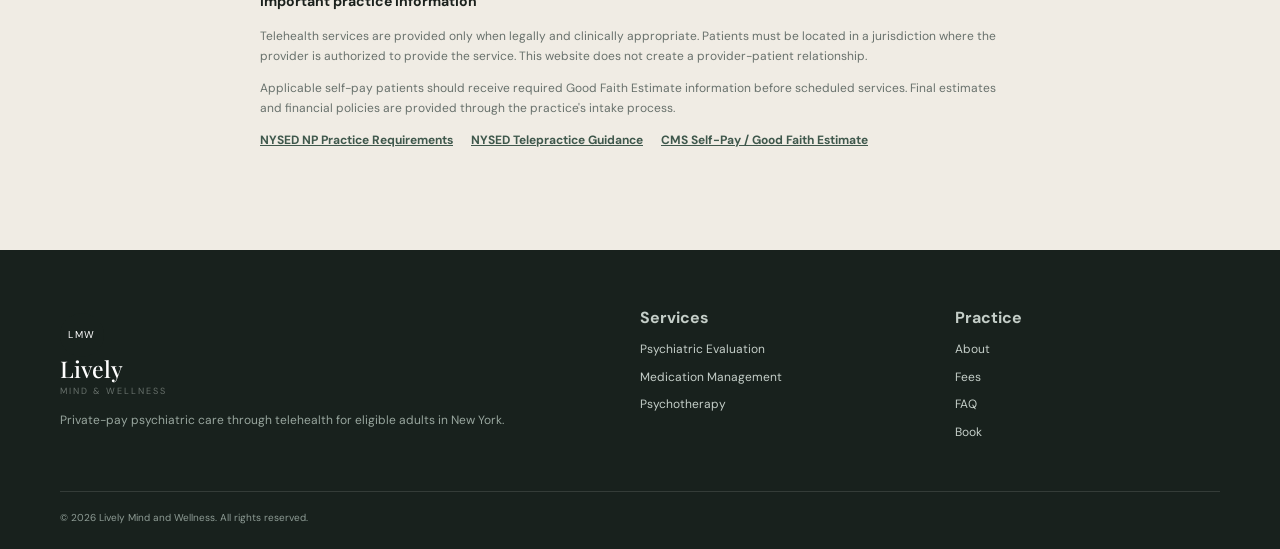
==== commit eed9ff2e: "Migrate Lively Mind and Wellness to new domain" ====
--- a/index.html
+++ b/index.html
@@ -4,7 +4,7 @@
 <meta charset="UTF-8"><meta name="viewport" content="width=device-width, initial-scale=1.0">
 <meta name="description" content="Private-pay telehealth psychiatric care for adults in New York. Dr. Nike Elizabeth Akinjero, DNP provides psychiatric evaluations, medication management, psychotherapy, and personalized mental health care.">
 <title>Private-Pay Psychiatric Care in New York | Lively Mind and Wellness</title>
-<link rel="canonical" href="https://livelymentalhealth.org/">
+<link rel="canonical" href="https://livelymindandwellness.com/">
 <link rel="preconnect" href="https://fonts.googleapis.com"><link rel="preconnect" href="https://fonts.gstatic.com" crossorigin>
 <link href="https://fonts.googleapis.com/css2?family=DM+Sans:wght@400;500;600;700&family=Playfair+Display:ital,wght@400;500;600&display=swap" rel="stylesheet"><link rel="stylesheet" href="styles.css">
 <script type="application/ld+json">
@@ -12,7 +12,7 @@
   "@context":"https://schema.org",
   "@type":"MedicalBusiness",
   "name":"Lively Mind and Wellness",
-  "url":"https://livelymentalhealth.org/",
+  "url":"https://livelymindandwellness.com/",
   "description":"Private-pay telehealth psychiatric care for eligible adults located in New York.",
   "provider":{
     "@type":"Person",
@@ -35,7 +35,7 @@
 </script>
 </head>
 <body>
-<header class="header"><div class="container nav-wrap"><a class="logo" href="#top"><span class="logo-circle">LMH</span><span class="logo-type"><strong>Lively</strong><small>Mental Health</small></span></a><button class="menu" aria-label="Menu">☰</button><nav><a href="#services">Services</a><a href="#why">Why Lively</a><a href="#about">About</a><a href="#fees">Fees</a><a href="#faq">FAQ</a><a class="nav-book" href="#book">Book a Consultation</a></nav></div></header>
+<header class="header"><div class="container nav-wrap"><a class="logo" href="#top"><span class="logo-circle">LMW</span><span class="logo-type"><strong>Lively</strong><small>Mind &amp; Wellness</small></span></a><button class="menu" aria-label="Menu">☰</button><nav><a href="#services">Services</a><a href="#why">Why Lively</a><a href="#about">About</a><a href="#fees">Fees</a><a href="#faq">FAQ</a><a class="nav-book" href="#book">Book a Consultation</a></nav></div></header>
 <main id="top">
 <section class="hero"><div class="hero-orb orb-one"></div><div class="hero-orb orb-two"></div><div class="container hero-grid"><div class="hero-copy"><div class="eyebrow">PRIVATE PAY · TELEHEALTH · NEW YORK</div><h1>Private-Pay Psychiatric Care for Adults in New York</h1><p class="hero-lead">Personalized psychiatric evaluations, medication management, and psychotherapy for adults seeking confidential, convenient telehealth care from the comfort of home.</p><div class="actions"><a class="btn gold" href="#book">Schedule a Consultation</a><a class="btn outline" href="#fees">View Private-Pay Fees</a></div><div class="micro-trust"><span>Private-pay</span><i>•</i><span>Virtual care</span><i>•</i><span>New York</span></div></div><div class="hero-visual"><div class="portrait-frame"><div class="portrait-placeholder"><span><img src="dr-elizabeth-akinjero.jpg.png" alt="Dr. Nike Elizabeth Akinjero" /></span></div><div class="portrait-caption"><span>Dr. Nike Elizabeth Akinjero, DNP</span><small>Psychiatric Mental Health Nurse Practitioner</small></div></div><div class="gold-stamp">PERSONAL<br>CARE<br>PRIVATE<br>PAY</div></div></div></section>
 <section class="signature-intro"><div class="container narrow center"><div class="eyebrow">A MORE PERSONAL EXPERIENCE</div><h2>Care that makes room for the whole person.</h2><p>Lively Mind and Wellness was created for adults who value thoughtful conversations, transparent private-pay care, convenient telehealth, and a treatment plan shaped around their individual goals.</p></div></section>
@@ -48,5 +48,5 @@
 <section id="book" class="book"><div class="container book-grid"><div><div class="eyebrow">GET STARTED</div><h2>Let's begin with a conversation.</h2><p>Schedule a brief consultation to discuss your needs, services, fees, and whether Lively Mind and Wellness may be an appropriate fit.</p><div class="contact-card"><span>✦</span><div><strong>Telehealth throughout New York</strong><small>Private pay · By appointment</small></div></div></div><div class="book-card"><h3>Book Your Consultation</h3><p class="muted">Your scheduling button will connect here.</p><div class="booking-embed"><iframe title="Book online appointments with NIKE AKINJERO | Patient Fusion" height="380" width="1190" frameborder="0" src="https://www.patientfusion.com/external/appointment/5c040939-0fbe-45f3-bfd0-f44b339d9855?origin=doctor"></iframe></div><p class="tiny">Secure online scheduling through Patient Fusion.</p></div></div></section>
 <section class="legal"><div class="container narrow"><h3>Important practice information</h3><p>Telehealth services are provided only when legally and clinically appropriate. Patients must be located in a jurisdiction where the provider is authorized to provide the service. This website does not create a provider-patient relationship.</p><p>Applicable self-pay patients should receive required Good Faith Estimate information before scheduled services. Final estimates and financial policies are provided through the practice's intake process.</p><div class="legal-links"><a href="https://www.op.nysed.gov/professions/nurse-practitioners/professional-practice/practice-requirements" target="_blank">NYSED NP Practice Requirements</a><a href="https://www.op.nysed.gov/telepractice-guidance" target="_blank">NYSED Telepractice Guidance</a><a href="https://www.cms.gov/initiatives/your-patient-rights/medical-bill-rights/know-your-medical-bill-rights/know-your-medical-bill-rights-when-not-using-insurance" target="_blank">CMS Self-Pay / Good Faith Estimate</a></div></div></section>
 </main>
-<footer><div class="container footer-grid"><div><a class="logo footer-logo" href="#top"><span class="logo-circle">LMH</span><span class="logo-type"><strong>Lively</strong><small>Mental Health</small></span></a><p>Private-pay psychiatric care through telehealth for eligible adults in New York.</p></div><div><strong>Services</strong><a href="psychiatric-evaluation-new-york.html">Psychiatric Evaluation</a><a href="medication-management-new-york.html">Medication Management</a><a href="psychotherapy-new-york.html">Psychotherapy</a></div><div><strong>Practice</strong><a href="#about">About</a><a href="#fees">Fees</a><a href="#faq">FAQ</a><a href="#book">Book</a></div></div><div class="container copyright">© <span id="year"></span> Lively Mind and Wellness. All rights reserved.</div></footer><script src="script.js"></script>
+<footer><div class="container footer-grid"><div><a class="logo footer-logo" href="#top"><span class="logo-circle">LMW</span><span class="logo-type"><strong>Lively</strong><small>Mind &amp; Wellness</small></span></a><p>Private-pay psychiatric care through telehealth for eligible adults in New York.</p></div><div><strong>Services</strong><a href="psychiatric-evaluation-new-york.html">Psychiatric Evaluation</a><a href="medication-management-new-york.html">Medication Management</a><a href="psychotherapy-new-york.html">Psychotherapy</a></div><div><strong>Practice</strong><a href="#about">About</a><a href="#fees">Fees</a><a href="#faq">FAQ</a><a href="#book">Book</a></div></div><div class="container copyright">© <span id="year"></span> Lively Mind and Wellness. All rights reserved.</div></footer><script src="script.js"></script>
 </body></html>
